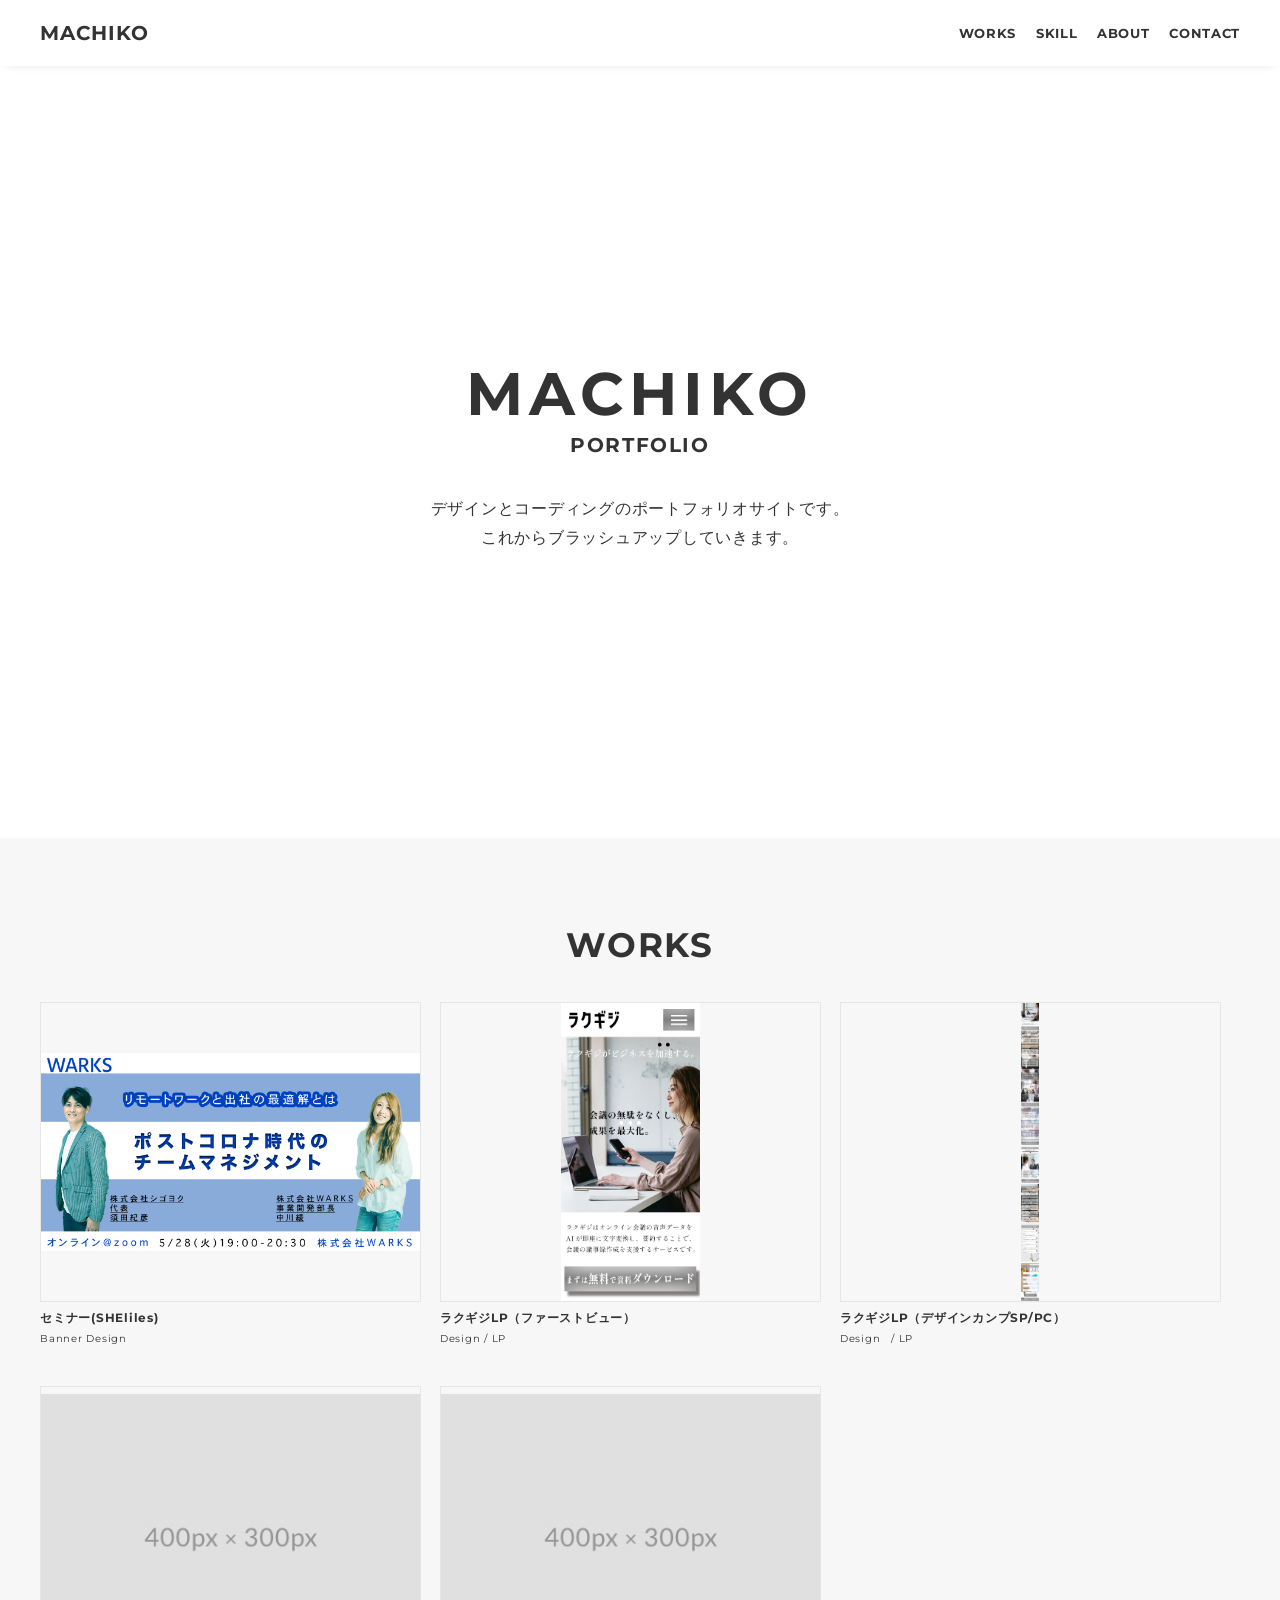
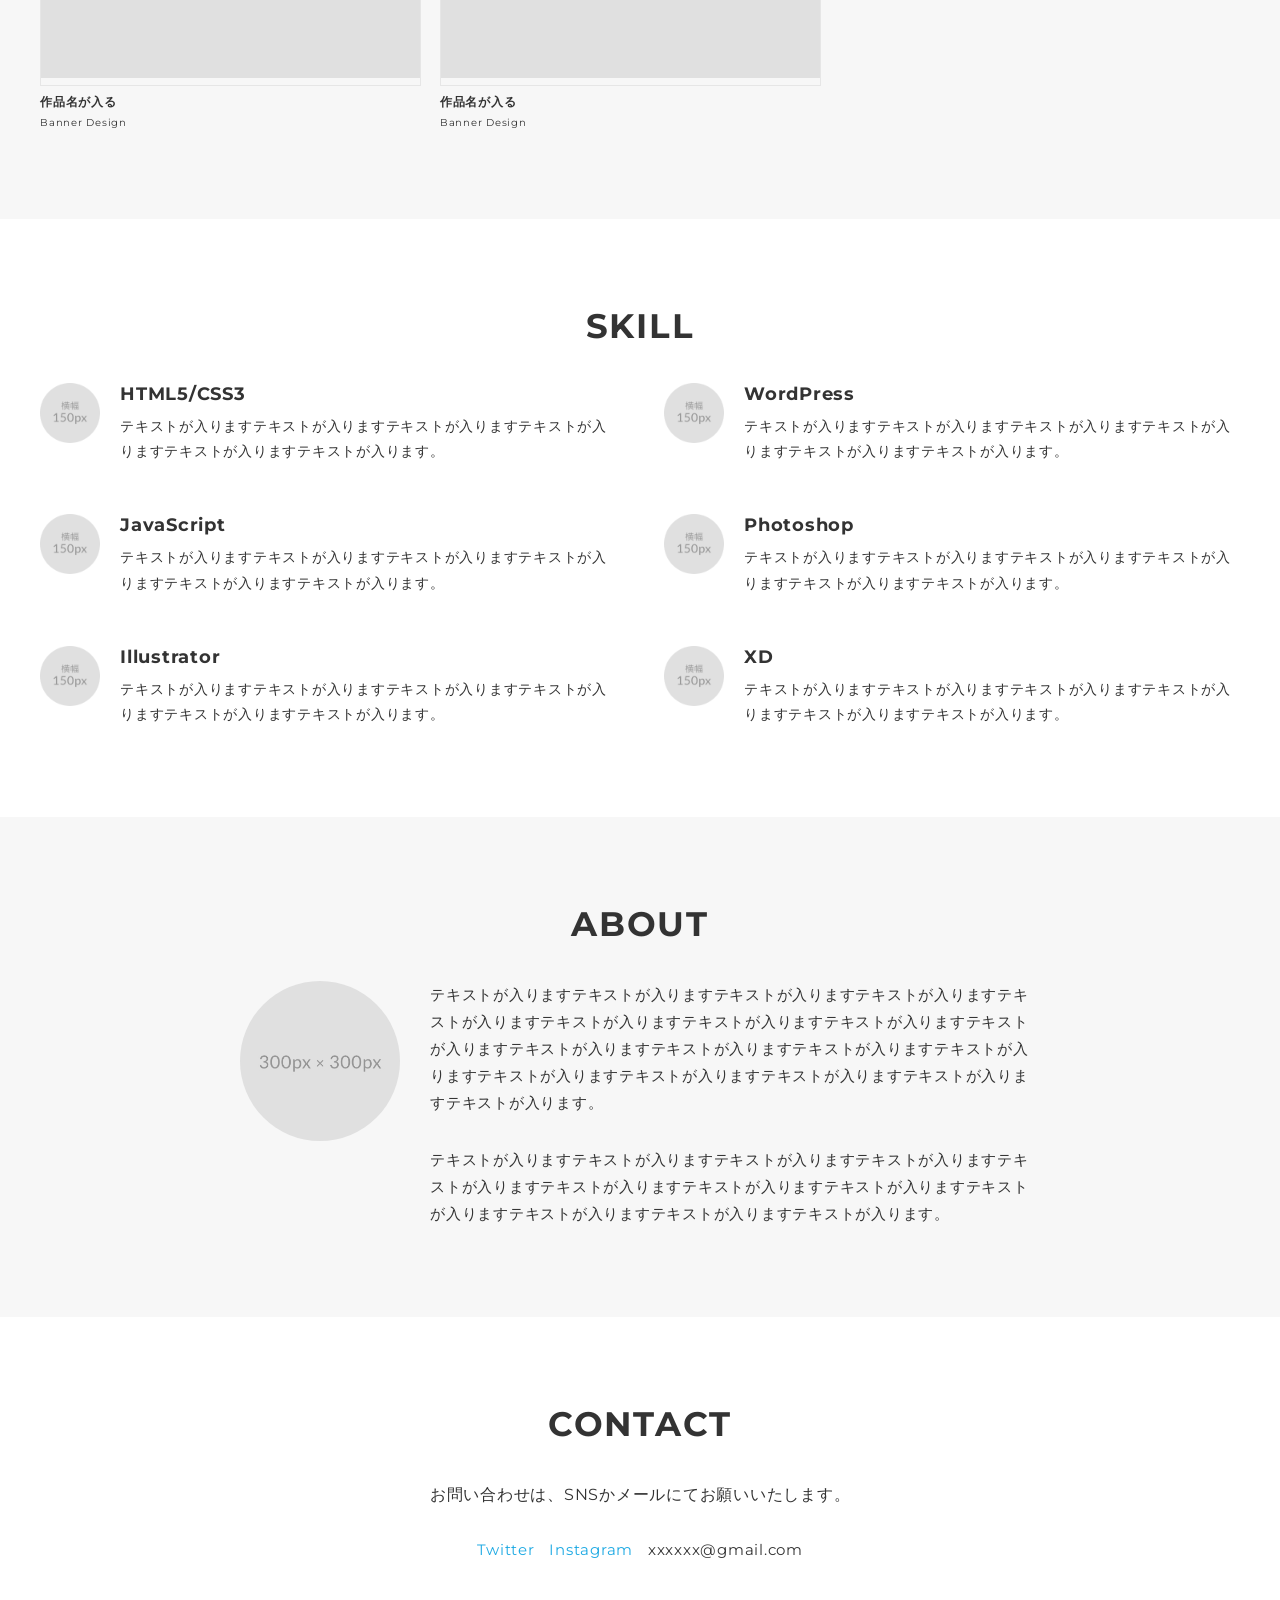
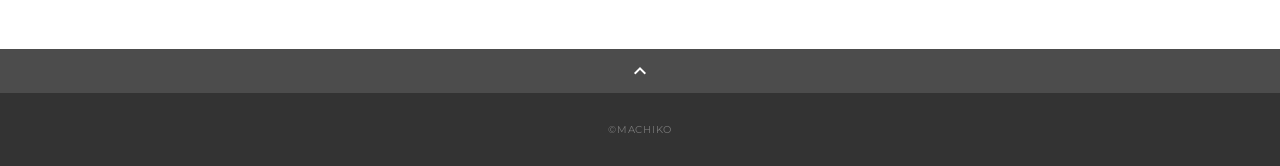
==== index.html @ 352c6b90 "Update index.html" ====
<!DOCTYPE html>
<html>
<head>
  <meta charset="utf-8">
  <meta name="viewport" content="width=device-width,initial-scale=1">
  <meta property='og:type' content='website'>
  <meta property='og:title' content='WebデザイナーMACHIKO ポートフォリオ'>
  <meta property='og:url' content='URLが入る'>
  <meta property='og:description' content='MACHIKOのポートフォリオサイトです。'>
  <meta property="og:image" content="img/ogp.png">
  <meta name="description" content="MACHIKOのポートフォリオサイトです" />
  <title>MACHIKO　ポーフォリオ</title>
  <link rel="preconnect" href="https://fonts.gstatic.com">
  <link href="https://fonts.googleapis.com/css2?family=Montserrat:wght@400;700&display=swap" rel="stylesheet">
  <link href="https://fonts.googleapis.com/css?family=Material+Icons+Outlined" rel="stylesheet">
  <link href="css/ress.css" media="all" rel="stylesheet" type="text/css" />
  <link href="css/style.css" media="all" rel="stylesheet" type="text/css" />
  <link rel="shortcut icon" href="img/favicon.ico" />
  <link rel=”canonical” href=”URLが入る” />
</head>

<body>
  <div class="wrapper">

    <!-- header -->
    <header class="header ">
      <div class="container">
        <h1 class="header-logo">
          <a href=".">MACHIKO</a>
        </h1>
        <nav class="gnav">
          <ul class="gnav-list">
            <li class="gnav-item"><a href="#works">WORKS</a></li>
            <li class="gnav-item"><a href="#skill">SKILL</a></li>
            <li class="gnav-item"><a href="#about">ABOUT</a></li>
            <li class="gnav-item"><a href="#contact">CONTACT</a></li>
          </ul>
        </nav>
      </div>
    </header>
    <!-- /header -->

    <main class="content">

      <!-- mv -->
      <div class="mv">
        <div class="mv-container">
          <p class="mv-title">MACHIKO</p>
          <p class="mv-subtitle">PORTFOLIO</p>
          <p class="mv-text">
            デザインとコーディングの<br class="sp-only">ポートフォリオサイトです。<br>
            これから<br class="sp-only">ブラッシュアップしていきます。<br>
          </p>
        </div>
      </div>
      <!-- /mv -->

      <!-- works -->
      <section class="works section" id="works">
        <div class="container">
          <h2 class="title">WORKS</h2>
          <div class="works-list">
            <a class="works-item" href="works-template.html">
              <div class="works-img"><img src="img/kadai1_X.png" alt="" /></div>
              <p class="works-name">セミナー(SHEliles)</p>
              <p class="works-info">Banner Design</p>
            </a>
            <a class="works-item" href="works-template_2.html">
              <div class="works-img"><img src="img/kadai2_a.png" alt="" /></div>
              <p class="works-name">ラクギジLP（ファーストビュー）</p>
              <p class="works-info">Design / LP</p>
            </a>
            <a class="works-item" href="works-template_3.html">
              <div class="works-img"><img src="img/kadai4_SP.png" alt="" /></div>
              <p class="works-name">ラクギジLP（デザインカンプSP/PC）</p>
              <p class="works-info">Design　/ LP</p>
            </a>
            <a class="works-item" href="works-template.html">
              <div class="works-img"><img src="img/works-dummy-thumb.jpg" alt="" /></div>
              <p class="works-name">作品名が入る</p>
              <p class="works-info">Banner Design</p>
            </a>
            <a class="works-item" href="works-template.html">
              <div class="works-img"><img src="img/works-dummy-thumb.jpg" alt="" /></div>
              <p class="works-name">作品名が入る</p>
              <p class="works-info">Banner Design</p>
            </a>
          </div>
        </div>
      </section>
      <!-- /works -->

      <!-- skill -->
      <section class="skill section" id="skill">
        <div class="container">
          <h2 class="title">SKILL</h2>
          <div class="skill-list">
            <div class="skill-item">
              <p class="skill-img"><img src="img/icon_skill.png" alt=""></p>
              <div class="skill-body">
                <h3 class="skill-name">HTML5/CSS3</h3>
                <p class="skill-text">
                  テキストが入りますテキストが入りますテキストが入りますテキストが入りますテキストが入りますテキストが入ります。</p>
              </div>
            </div>
            <div class="skill-item">
              <p class="skill-img"><img src="img/icon_skill.png" alt=""></p>
              <div class="skill-body">
                <h3 class="skill-name">WordPress</h3>
                <p class="skill-text">
                  テキストが入りますテキストが入りますテキストが入りますテキストが入りますテキストが入りますテキストが入ります。</p>
              </div>
            </div>
            <div class="skill-item">
              <p class="skill-img"><img src="img/icon_skill.png" alt=""></p>
              <div class="skill-body">
                <h3 class="skill-name">JavaScript</h3>
                <p class="skill-text">
                  テキストが入りますテキストが入りますテキストが入りますテキストが入りますテキストが入りますテキストが入ります。</p>
              </div>
            </div>
            <div class="skill-item">
              <p class="skill-img"><img src="img/icon_skill.png" alt=""></p>
              <div class="skill-body">
                <h3 class="skill-name">Photoshop</h3>
                <p class="skill-text">
                  テキストが入りますテキストが入りますテキストが入りますテキストが入りますテキストが入りますテキストが入ります。</p>
              </div>
            </div>
            <div class="skill-item">
              <p class="skill-img"><img src="img/icon_skill.png" alt=""></p>
              <div class="skill-body">
                <h3 class="skill-name">Illustrator</h3>
                <p class="skill-text">
                  テキストが入りますテキストが入りますテキストが入りますテキストが入りますテキストが入りますテキストが入ります。</p>
              </div>
            </div>
            <div class="skill-item">
              <p class="skill-img"><img src="img/icon_skill.png" alt=""></p>
              <div class="skill-body">
                <h3 class="skill-name">XD</h3>
                <p class="skill-text">
                  テキストが入りますテキストが入りますテキストが入りますテキストが入りますテキストが入りますテキストが入ります。</p>
              </div>
            </div>
          </div>
        </div>
      </section>
      <!-- /skill -->

      <!-- about -->
      <section class="about section" id="about">
        <div class="container">
          <h2 class="title">ABOUT</h2>
          <div class="profile">
            <p class="profile-img">
              <img src="img/profile.jpg" alt="">
            </p>
            <div class="profile-body">
              <p>
                テキストが入りますテキストが入りますテキストが入りますテキストが入りますテキストが入りますテキストが入りますテキストが入りますテキストが入りますテキストが入りますテキストが入りますテキストが入りますテキストが入りますテキストが入りますテキストが入りますテキストが入りますテキストが入りますテキストが入りますテキストが入ります。
              </p>
              <p>
                テキストが入りますテキストが入りますテキストが入りますテキストが入りますテキストが入りますテキストが入りますテキストが入りますテキストが入りますテキストが入りますテキストが入りますテキストが入りますテキストが入ります。
              </p>
            </div>
          </div>
        </div>
      </section>
      <!-- /about -->

      <!-- contact -->
      <section class="contact section" id="contact">
        <div class="container">
          <h2 class="title">CONTACT</h2>
          <p class="lead">
            お問い合わせは、<br class="sp-only">SNSかメールにてお願いいたします。
          </p>
          <div class="contact-list">
            <a class="contact-item" href="https://twitter.com/" target="_blank" rel="noopener">Twitter</a>
            <a class="contact-item" href="https://www.instagram.com/" target="_blank" rel="noopener">Instagram</a>
            <span class="contact-item">xxxxxx@gmail.com</span>
          </div>
        </div>
      </section>
      <!-- /contact -->
      <div class="page-top" id="js-page-top">
        <span class="material-icons-outlined">expand_less</span>
      </div>
    </main>

    <!-- footer -->
    <footer class="footer">
      <div class="copyright">&copy;MACHIKO</div>
    </footer>
    <!-- /footer -->

  </div>
  <script src="https://ajax.googleapis.com/ajax/libs/jquery/3.6.0/jquery.min.js"></script>
  <script type='text/javascript' src="js/script.js"></script>
</body>
</html>
---- css/ress.css ----
/*!
 * ress.css • v3.0.1
 * MIT License
 * github.com/filipelinhares/ress
 */

/* # =================================================================
   # Global selectors
   # ================================================================= */

html {
  box-sizing: border-box;
  word-break: normal;
  -moz-tab-size: 4;
  tab-size: 4;

  -webkit-text-size-adjust: 100%; /* Prevent adjustments of font size after orientation changes in iOS */
}

*,
::before,
::after {
  box-sizing: inherit;
  background-repeat: no-repeat; /* Set `background-repeat: no-repeat` to all elements and pseudo elements */
}

::before,
::after {
  vertical-align: inherit;
  text-decoration: inherit; /* Inherit text-decoration and vertical align to ::before and ::after pseudo elements */
}

* {
  margin: 0;
  padding: 0; /* Reset `padding` and `margin` of all elements */
}

/* # =================================================================
   # General elements
   # ================================================================= */

hr {
  overflow: visible; /* Show the overflow in Edge and IE */
  height: 0; /* Add the correct box sizing in Firefox */
}

details,
main {
  display: block; /* Render the `main` element consistently in IE. */
}

summary {
  display: list-item; /* Add the correct display in all browsers */
}

small {
  font-size: 80%; /* Set font-size to 80% in `small` elements */
}

[hidden] {
  display: none; /* Add the correct display in IE */
}

abbr[title] {
  /* Add the correct text decoration in Chrome, Edge, IE, Opera, and Safari */
  text-decoration: underline;
  text-decoration: underline dotted;
  border-bottom: none; /* Remove the bottom border in Chrome 57 */
}

a {
  background-color: transparent; /* Remove the gray background on active links in IE 10 */
}

a:active,
a:hover {
  outline-width: 0; /* Remove the outline when hovering in all browsers */
}

code,
kbd,
pre,
samp {
  font-family: monospace, monospace; /* Specify the font family of code elements */
}

pre {
  font-size: 1em; /* Correct the odd `em` font sizing in all browsers */
}

b,
strong {
  font-weight: bolder; /* Add the correct font weight in Chrome, Edge, and Safari */
}

/* https://gist.github.com/unruthless/413930 */
sub,
sup {
  position: relative;
  font-size: 75%;
  line-height: 0;
  vertical-align: baseline;
}

sub {
  bottom: -.25em;
}

sup {
  top: -.5em;
}

/* # =================================================================
   # Forms
   # ================================================================= */

input {
  border-radius: 0;
}

/* Replace pointer cursor in disabled elements */
[disabled] {
  cursor: default;
}

[type="number"]::-webkit-container-spin-button,
[type="number"]::-webkit-outer-spin-button {
  height: auto; /* Correct the cursor style of increment and decrement buttons in Chrome */
}

[type="search"] {
  outline-offset: -2px; /* Correct the outline style in Safari */

  -webkit-appearance: textfield; /* Correct the odd appearance in Chrome and Safari */
}

[type="search"]::-webkit-search-decoration {
  -webkit-appearance: none; /* Remove the container padding in Chrome and Safari on macOS */
}

textarea {
  overflow: auto; /* Internet Explorer 11+ */
  resize: vertical; /* Specify textarea resizability */
}

button,
input,
optgroup,
select,
textarea {
  font: inherit; /* Specify font inheritance of form elements */
}

optgroup {
  font-weight: bold; /* Restore the font weight unset by the previous rule */
}

button {
  overflow: visible; /* Address `overflow` set to `hidden` in IE 8/9/10/11 */
}

button,
select {
  text-transform: none; /* Firefox 40+, Internet Explorer 11- */
}

/* Apply cursor pointer to button elements */
button,
[type="button"],
[type="reset"],
[type="submit"],
[role="button"] {
  cursor: pointer;
  color: inherit;
}

/* Remove container padding and border in Firefox 4+ */
button::-moz-focus-container,
[type="button"]::-moz-focus-container,
[type="reset"]::-moz-focus-container,
[type="submit"]::-moz-focus-container {
  padding: 0;
  border-style: none;
}

/* Replace focus style removed in the border reset above */
button:-moz-focusring,
[type="button"]::-moz-focus-container,
[type="reset"]::-moz-focus-container,
[type="submit"]::-moz-focus-container {
  outline: 1px dotted ButtonText;
}

button,
html [type="button"],
/* Prevent a WebKit bug where (2) destroys native `audio` and `video`controls in Android 4 */
[type="reset"],
[type="submit"] {
  -webkit-appearance: button; /* Correct the inability to style clickable types in iOS */
}

/* Remove the default button styling in all browsers */
button,
input,
select,
textarea {
  border-style: none;
  background-color: transparent;
}

/* Style select like a standard input */
select {
  -webkit-appearance: none; /* Chrome 41+ */
  -moz-appearance: none; /* Firefox 36+ */
}

select::-ms-expand {
  display: none; /* Internet Explorer 11+ */
}

select::-ms-value {
  color: currentColor; /* Internet Explorer 11+ */
}

legend {
  display: table; /* Correct the text wrapping in Edge and IE */
  max-width: 100%; /* Correct the text wrapping in Edge and IE */
  max-width: 100%; /* Correct the text wrapping in Edge 18- and IE */
  white-space: normal; /* Correct the text wrapping in Edge and IE */
  color: inherit; /* Correct the color inheritance from `fieldset` elements in IE */
  border: 0; /* Correct `color` not being inherited in IE 8/9/10/11 */
}

::-webkit-file-upload-button {
  font: inherit; /* Change font properties to `inherit` in Chrome and Safari */
  color: inherit;
  /* Correct the inability to style clickable types in iOS and Safari */

  -webkit-appearance: button;
}

/* # =================================================================
   # Specify media element style
   # ================================================================= */

img {
  border-style: none; /* Remove border when inside `a` element in IE 8/9/10 */
}

/* Add the correct vertical alignment in Chrome, Firefox, and Opera */
progress {
  vertical-align: baseline;
}

/* # =================================================================
   # Accessibility
   # ================================================================= */

/* Hide content from screens but not screenreaders */
@media screen {
  [hidden~="screen"] {
    display: inherit;
  }
  [hidden~="screen"]:not(:active):not(:focus):not(:target) {
    position: absolute !important;
    clip: rect(0 0 0 0) !important;
  }
}

/* Specify the progress cursor of updating elements */
[aria-busy="true"] {
  cursor: progress;
}

/* Specify the pointer cursor of trigger elements */
[aria-controls] {
  cursor: pointer;
}

/* Specify the unstyled cursor of disabled, not-editable, or otherwise inoperable elements */
[aria-disabled] {
  cursor: default;
}
---- css/style.css ----
body {
  font-family: "Montserrat","Helvetica Neue",Arial,"Hiragino Kaku Gothic ProN","Hiragino Sans",Meiryo,sans-serif;
  font-size: 15px;
  letter-spacing: .05em;
  color: #333;
}

a {
  transition: opacity .3s;
  text-decoration: none;
  color: #1ca9e3;
}

img {
  max-width: 100%;
  height: auto;
  vertical-align: bottom;
  border-style: none;
}



.pc-only {
  display: block;
}

.sp-only {
  display: none;
}

/*--------------------------------
 レイアウト
---------------------------------*/
.wrapper {
  padding-top: 73px;
}

.section {
  padding: 90px 0;
}

.section:nth-of-type(odd) {
  background-color: #f7f7f7;
}

.container {
  max-width: 1340px;
  margin: 0 auto;
  padding: 0 40px;
}

/*--------------------------------
 見出し
---------------------------------*/
.title {
  font-size: 34px;
  font-weight: bold;
  line-height: 1;
  margin-bottom: 40px;
  text-align: center;
  letter-spacing: .05em;
  color: #333;
}

.lead {
  font-size: 16px;
  line-height: 1.8;
  margin-bottom: 30px;
}

/*--------------------------------
ヘッダー
---------------------------------*/
.header {
  position: fixed;
  top: 0;
  z-index: 1;
  width: 100%;
  background-color: #fff;
  box-shadow: 0 5px 10px -6px rgba(0,0,0,.1);
}

.header .container {
  display: flex;
  align-items: center;
  justify-content: space-between;
  padding: 20px 40px;
}

.header-logo {
  font-size: 20px;
  font-weight: bold;
  line-height: 1.2;
  margin-right: 20px;
  letter-spacing: .05em;
}

.header-logo a {
  color: #333;
}

.gnav-list {
  display: flex;
  justify-content: space-between;
  list-style: none;
}

.gnav-item:not(:last-child) {
  margin-right: 20px;
}

.gnav-item a {
  position: relative;
  font-size: 13px;
  font-weight: bold;
  display: inline-block;
  padding: 5px 0;
  transition: .3s;
  letter-spacing: .05em;
  color: #333;
}
.gnav-item a:after {
  position: absolute;
  bottom: 0;
  left: 50%;
  width: 0;
  height: 3px;
  content: "";
  transition: .3s;
  -webkit-transform: translateX(-50%);
  transform: translateX(-50%);
  background-color: #333;
}

.gnav-item a:hover:after {
  width: 100%;
}

/*--------------------------------
 メインビジュアル
---------------------------------*/
.mv {
  display: flex;
  align-items: center;
  justify-content: center;
  height: 85vh;
  text-align: center;
}

.mv-container {
  padding: 0 40px;
}

.mv-title {
  font-size: 60px;
  font-weight: bold;
  line-height: 1.2;
  margin-bottom: 5px;
  letter-spacing: .1em;
}
.mv-subtitle {
  font-size: 20px;
  font-weight: bold;
  line-height: 1;
  margin-bottom: 40px;
  letter-spacing: .08em;
}

.mv-text {
  font-size: 16px;
  line-height: 1.8;
}

/*--------------------------------
 Works
---------------------------------*/
.works-list {
  display: flex;
  flex-wrap: wrap;
  margin-bottom: -40px;
}

.works-item {
  width: 31.74603%;
  margin-right: 1.58730%;
  margin-bottom: 40px;
  color: #333;
}

.works-item:hover {
  opacity: .9;
}

.works-item:nth-of-type(3n) {
  margin-right: 0;
}

.works-img img {
  border: 1px solid #e6e6e6;
  width: 400px;
  height: 300px;
  object-fit: contain;
}

.works-name {
  font-size: 12px;
  font-weight: bold;
  margin-top: 8px;
}

.works-info {
  font-size: 10px;
  margin-top: 5px;
}
/*--------------------------------
 Skill
---------------------------------*/
.skill-list {
  display: flex;
  flex-wrap: wrap;
  justify-content: space-between;
  margin-bottom: -50px;
}

.skill-item {
  display: flex;
  align-items: flex-start;
  justify-content: space-between;
  width: 48%;
  margin-bottom: 50px;
}

.skill-img {
  width: 60px;
  height: auto;
  margin-right: 20px;
}

.skill-body {
  flex: 1;
}

.skill-name {
  margin-bottom: 10px;
}

.skill-text {
  font-size: 14px;
  line-height: 1.8;
}

/*--------------------------------
 About
---------------------------------*/
.profile {
  display: flex;
  flex-wrap: wrap;
  max-width: 800px;
  margin: 0 auto;
}
.profile-img {
  width: 20%;
  margin-right: 30px;
  border-radius: 50%;
}
.profile-img img {
  border-radius: 50%;
}
.profile-body {
  flex: 1;
}

.profile-body p {
  font-size: 15px;
  line-height: 1.8;
}

.profile-body p:not(:last-child) {
  margin-bottom: 30px;
}

/*--------------------------------
 Contact
---------------------------------*/
.contact {
  text-align: center;
}

.contact-item:not(:last-child) {
  margin-right: 10px;
}

.contact-text {
  margin-top: 10px;
}
/*--------------------------------
 ページトップ
---------------------------------*/
.page-top {
  font-weight: bold;
  padding: 10px;
  cursor: pointer;
  text-align: center;
  background-color: #4c4c4c;
}

.page-top .material-icons-outlined {
  vertical-align: bottom;
  color: #fff;
}

/*--------------------------------
 フッター
---------------------------------*/
.footer {
  padding: 30px;
  background-color: #333;
}

.copyright {
  font-size: 10px;
  text-align: center;
  color: #797979;
}

/*--------------------------------
 下層：Worksページ
---------------------------------*/
.article {
  padding: 80px 0;
}

.article-container {
  max-width: 1040px;
  margin: 0 auto;
  padding: 0 20px;
}

.article-title {
  margin-bottom: 30px;
  text-align: center;
}

.article-body {
  max-width: 720px;
  margin: 0 auto;
  margin-bottom: 80px;
}

.article-body h3 {
  position: relative;
  font-size: 18px;
  margin-bottom: 5px;
  padding-left: 1em;
}

.article-body h3:not(:first-child) {
  margin-top: 50px;
}

.article-body h3::before {
  position: absolute;
  top: 0;
  left: 0;
  width: 4px;
  height: 100%;
  content: "";
  border-radius: 3px;
  background-color: #333;
}

.article-body p {
  font-size: 15px;
  line-height: 1.8;
  margin-bottom: 30px;
}

.home-link {
  text-align: center;
}

/*media Queries 767
----------------------------------------------------*/
@media screen and (max-width: 767px) {
  body {
    font-size: 14px;
  }

  .pc-only {
    display: none;
  }

  .sp-only {
    display: block;
  }

  /* 見出し */
  .title {
    font-size: 26px;
    margin-bottom: 20px;
  }

  .lead {
    font-size: 14px;
    line-height: 1.7;
    margin-bottom: 20px;
  }

  /* レイアウト */
  .wrapper {
    padding-top: 57px;
  }

  .section {
    padding: 60px 0;
  }

  .container {
    padding: 0 20px;
  }

  /* ヘッダー */
  .header .container {
    padding: 15px;
  }

  .header-logo {
    font-size: 15px;
    margin-right: 15px;
  }

  .gnav-item:not(:last-child) {
    margin-right: 10px;
  }

  .gnav-item a {
    font-size: 10px;
  }

  .gnav-item a:after {
    display: none;
  }

  /*  メインビジュアル */
  .mv {
    height: 75vh;
  }

  .mv-container {
    padding: 0 20px;
  }

  .mv-title {
    font-size: 30px;
  }
  .mv-subtitle {
    font-size: 16px;
    margin-bottom: 20px;
  }

  .mv-text {
    font-size: 14px;
    line-height: 1.7;
  }

  /* Works */
  .works-name {
    font-size: 12px;
  }

  .works-info {
    margin-top: 3px;
  }

  .works-list {
    justify-content: space-between;
  }

  .works-item {
    flex: 0 0 48%;
    margin-right: 0;
    margin-bottom: 30px;
  }

  /* Skill */
  .skill-list {
    display: block;
    margin-bottom: 0;
  }

  .skill-item {
    width: 100%;
    margin-bottom: 35px;
  }

  .skill-item:last-child {
    margin-bottom: 0;
  }

  .skill-name {
    margin-bottom: 5px;
  }

  .skill-text {
    font-size: 13px;
    line-height: 1.7;
  }

  /* About */
  .profile {
    display: block;
  }
  .profile-img {
    width: 150px;
    margin: 0 auto;
    margin-bottom: 25px;
  }

  .profile-body p {
    font-size: 14px;
    line-height: 1.7;
  }

  .profile-body p:not(:last-child) {
    margin-bottom: 20px;
  }

  /* フッター */
  .footer {
    padding: 20px;
  }

  /* 下層ページ */
  .article {
    padding: 50px 0;
  }

  .article-body h3 {
    font-size: 16px;
    padding-left: .8em;
  }

  .article-body h3:not(:first-child) {
    margin-top: 30px;
  }

  .article-body p {
    font-size: 14px;
    line-height: 1.7;
    margin-bottom: 20px;
  }
}
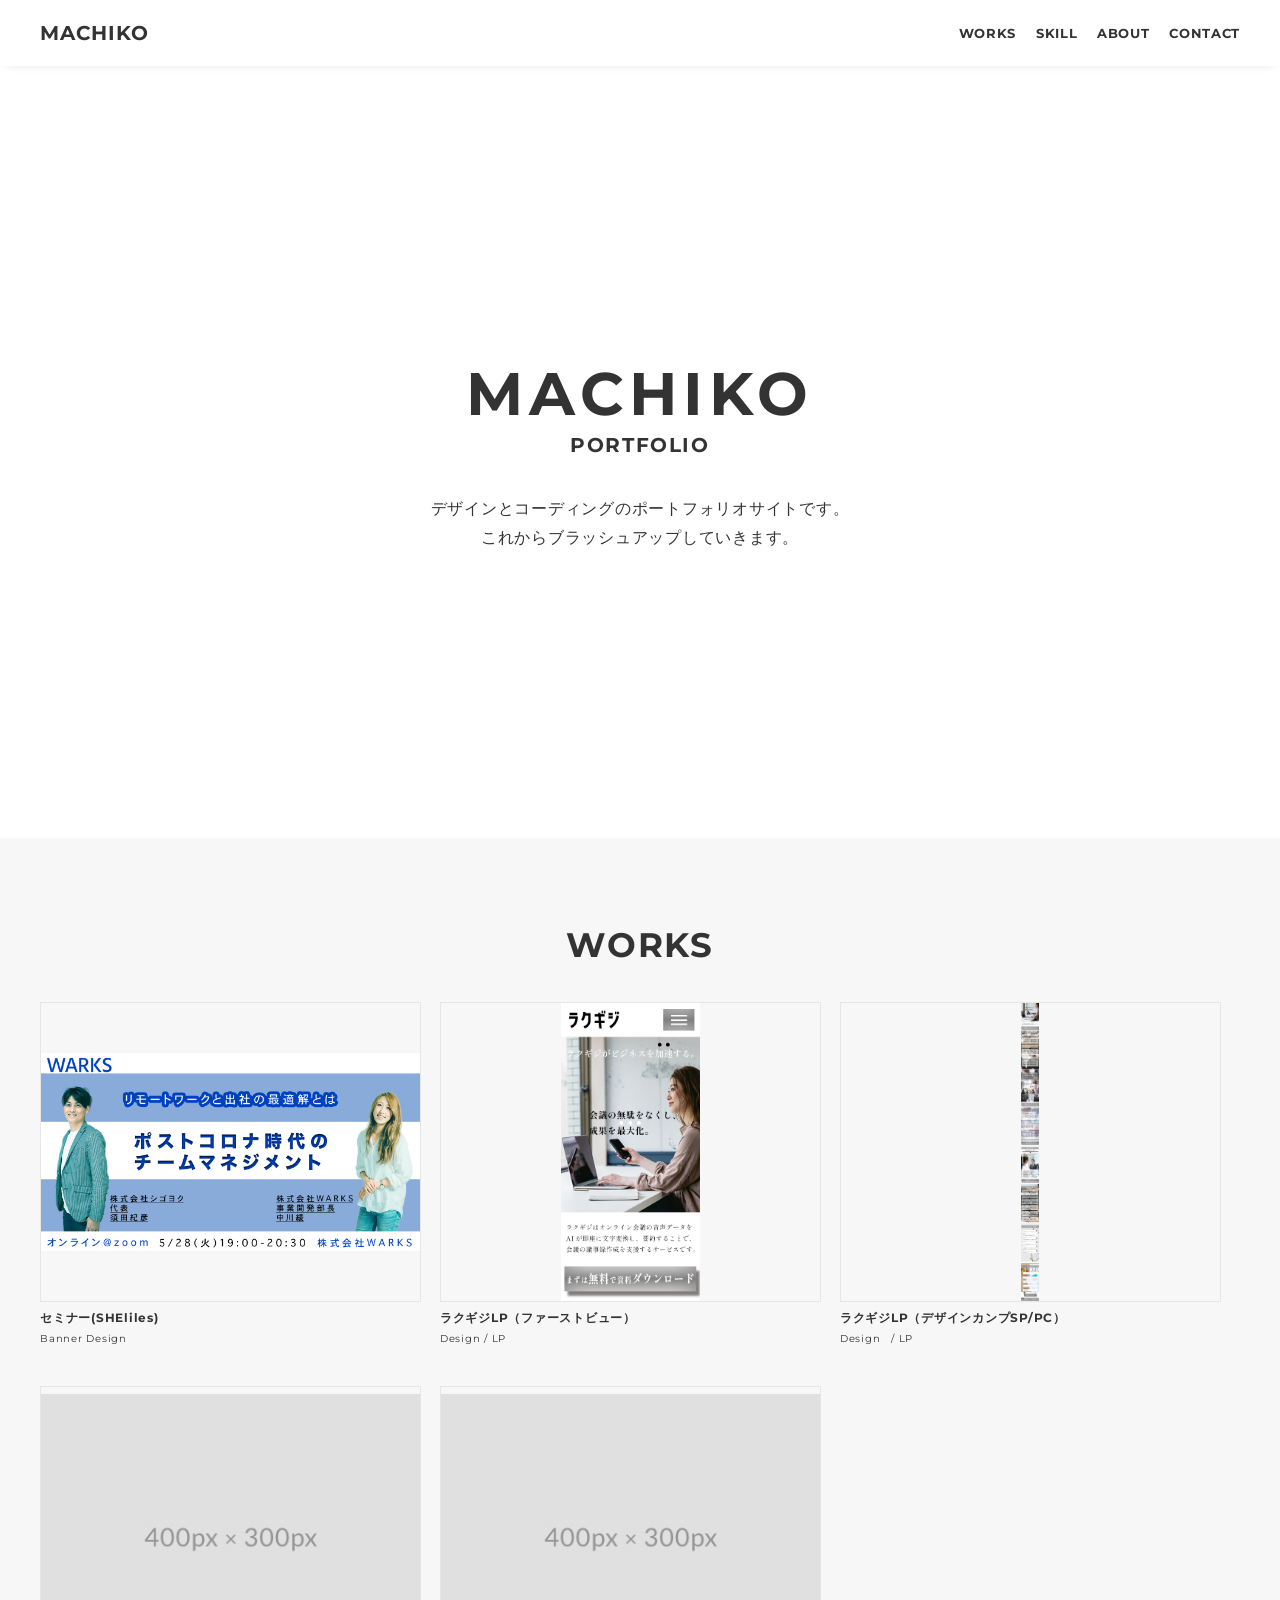
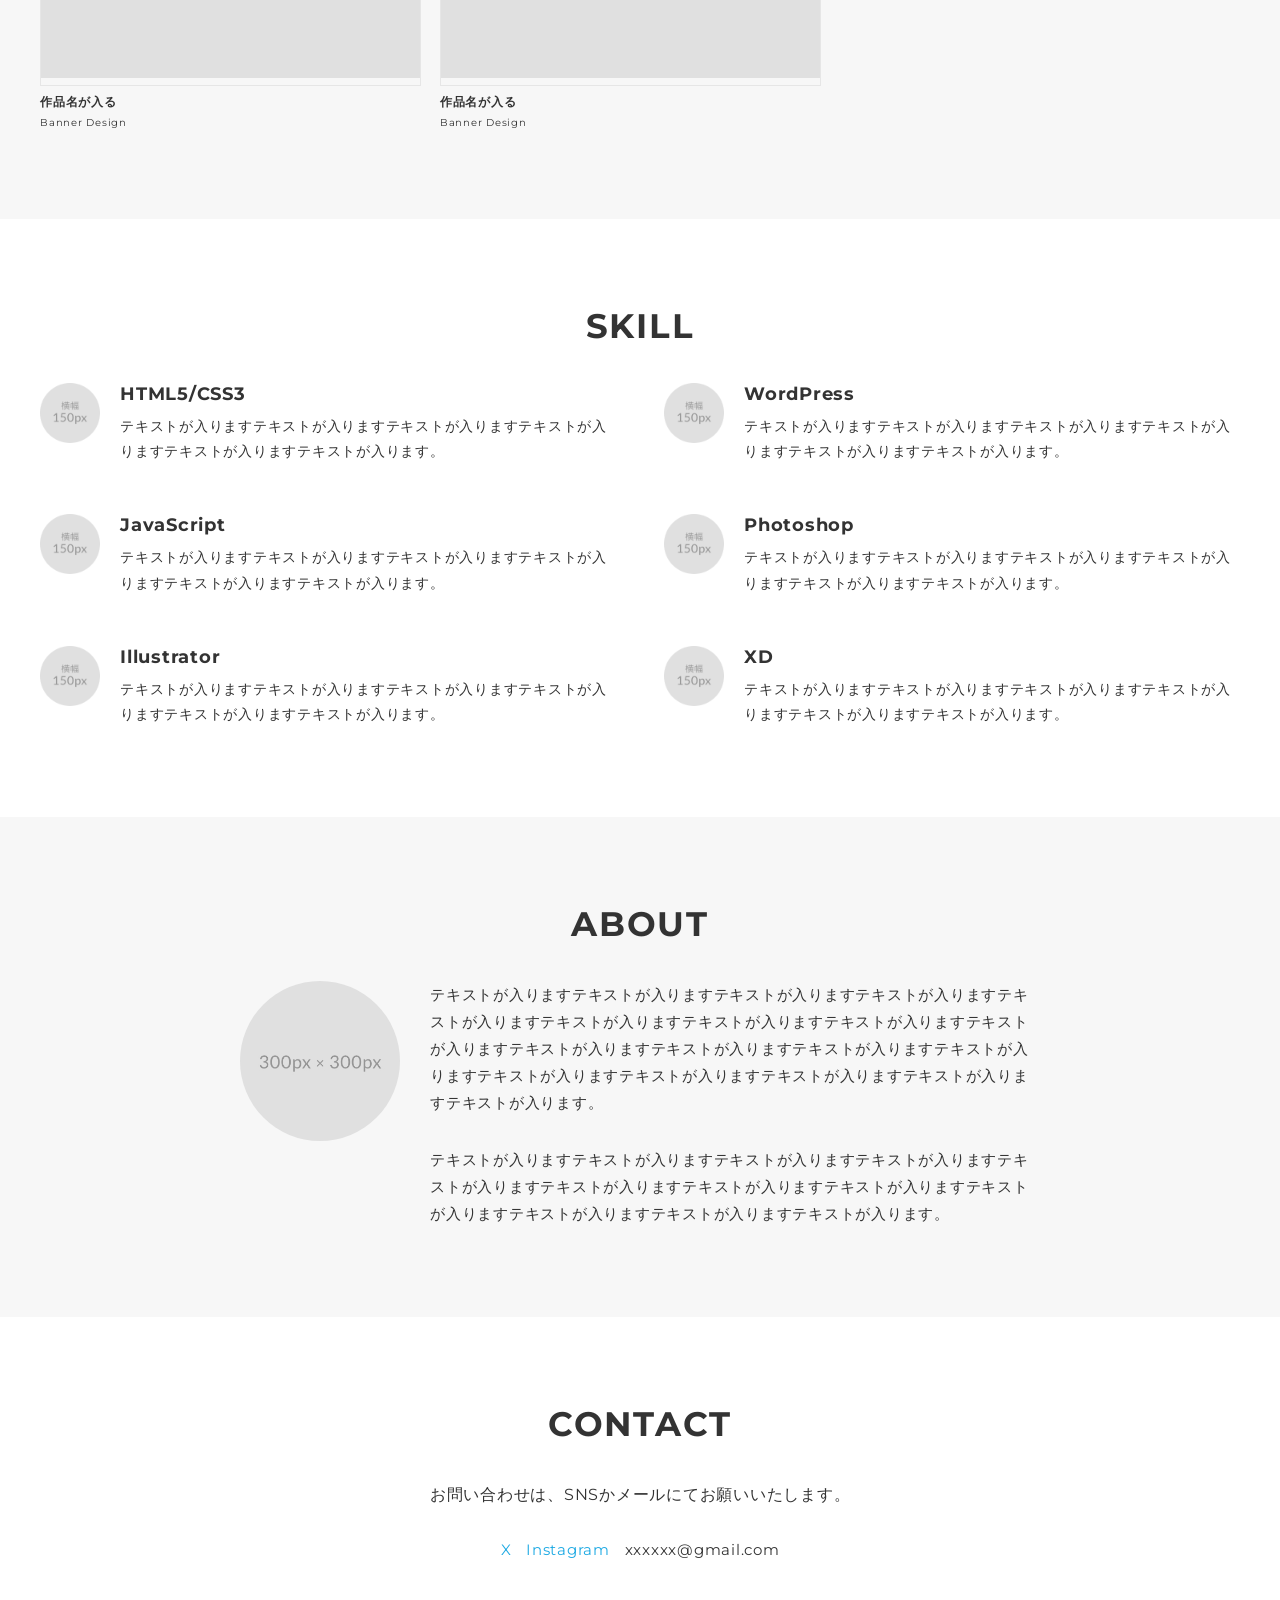
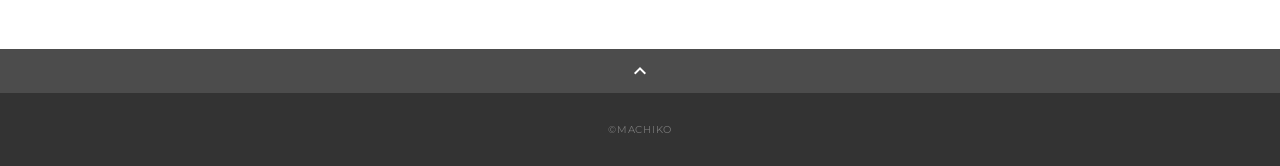
==== commit ccc9773e: "Update index.html" ====
--- a/index.html
+++ b/index.html
@@ -177,7 +177,7 @@
             お問い合わせは、<br class="sp-only">SNSかメールにてお願いいたします。
           </p>
           <div class="contact-list">
-            <a class="contact-item" href="https://twitter.com/" target="_blank" rel="noopener">Twitter</a>
+            <a class="contact-item" href="https://x.com/" target="_blank" rel="noopener">X</a>
             <a class="contact-item" href="https://www.instagram.com/" target="_blank" rel="noopener">Instagram</a>
             <span class="contact-item">xxxxxx@gmail.com</span>
           </div>
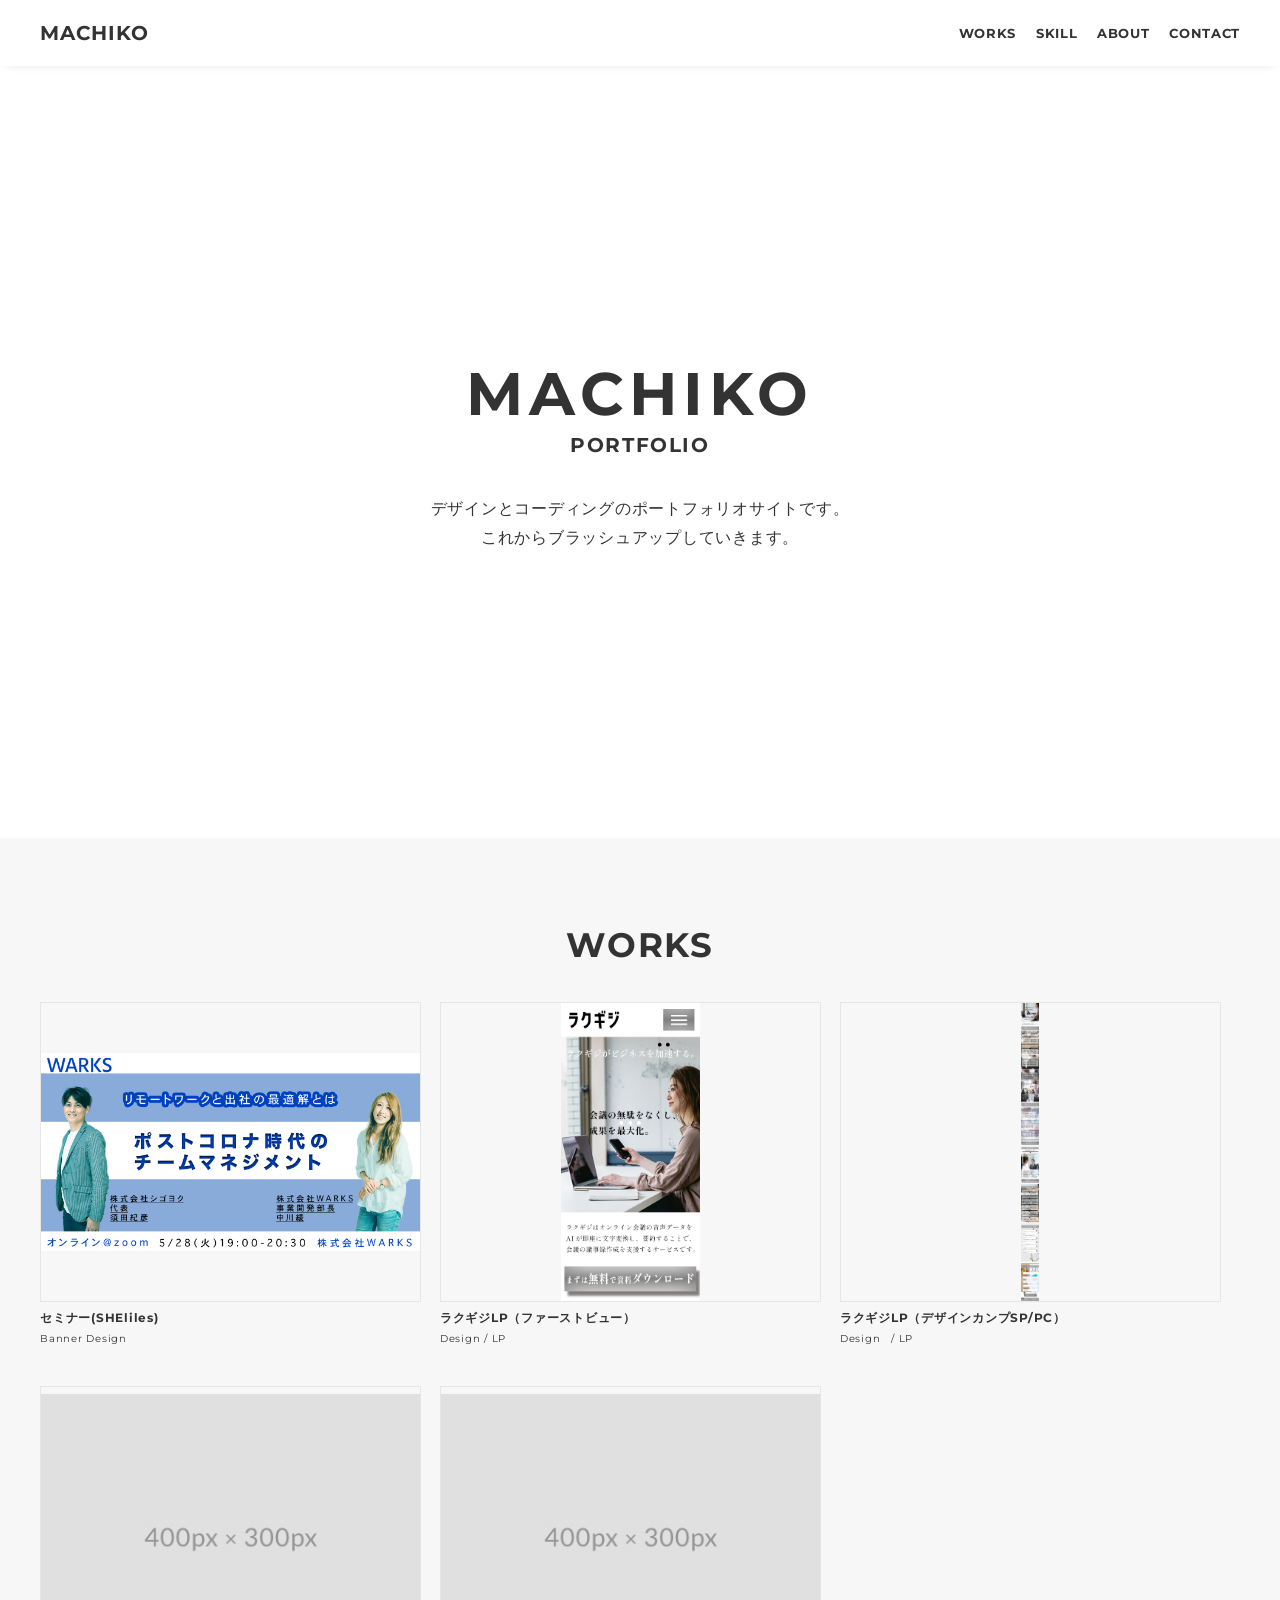
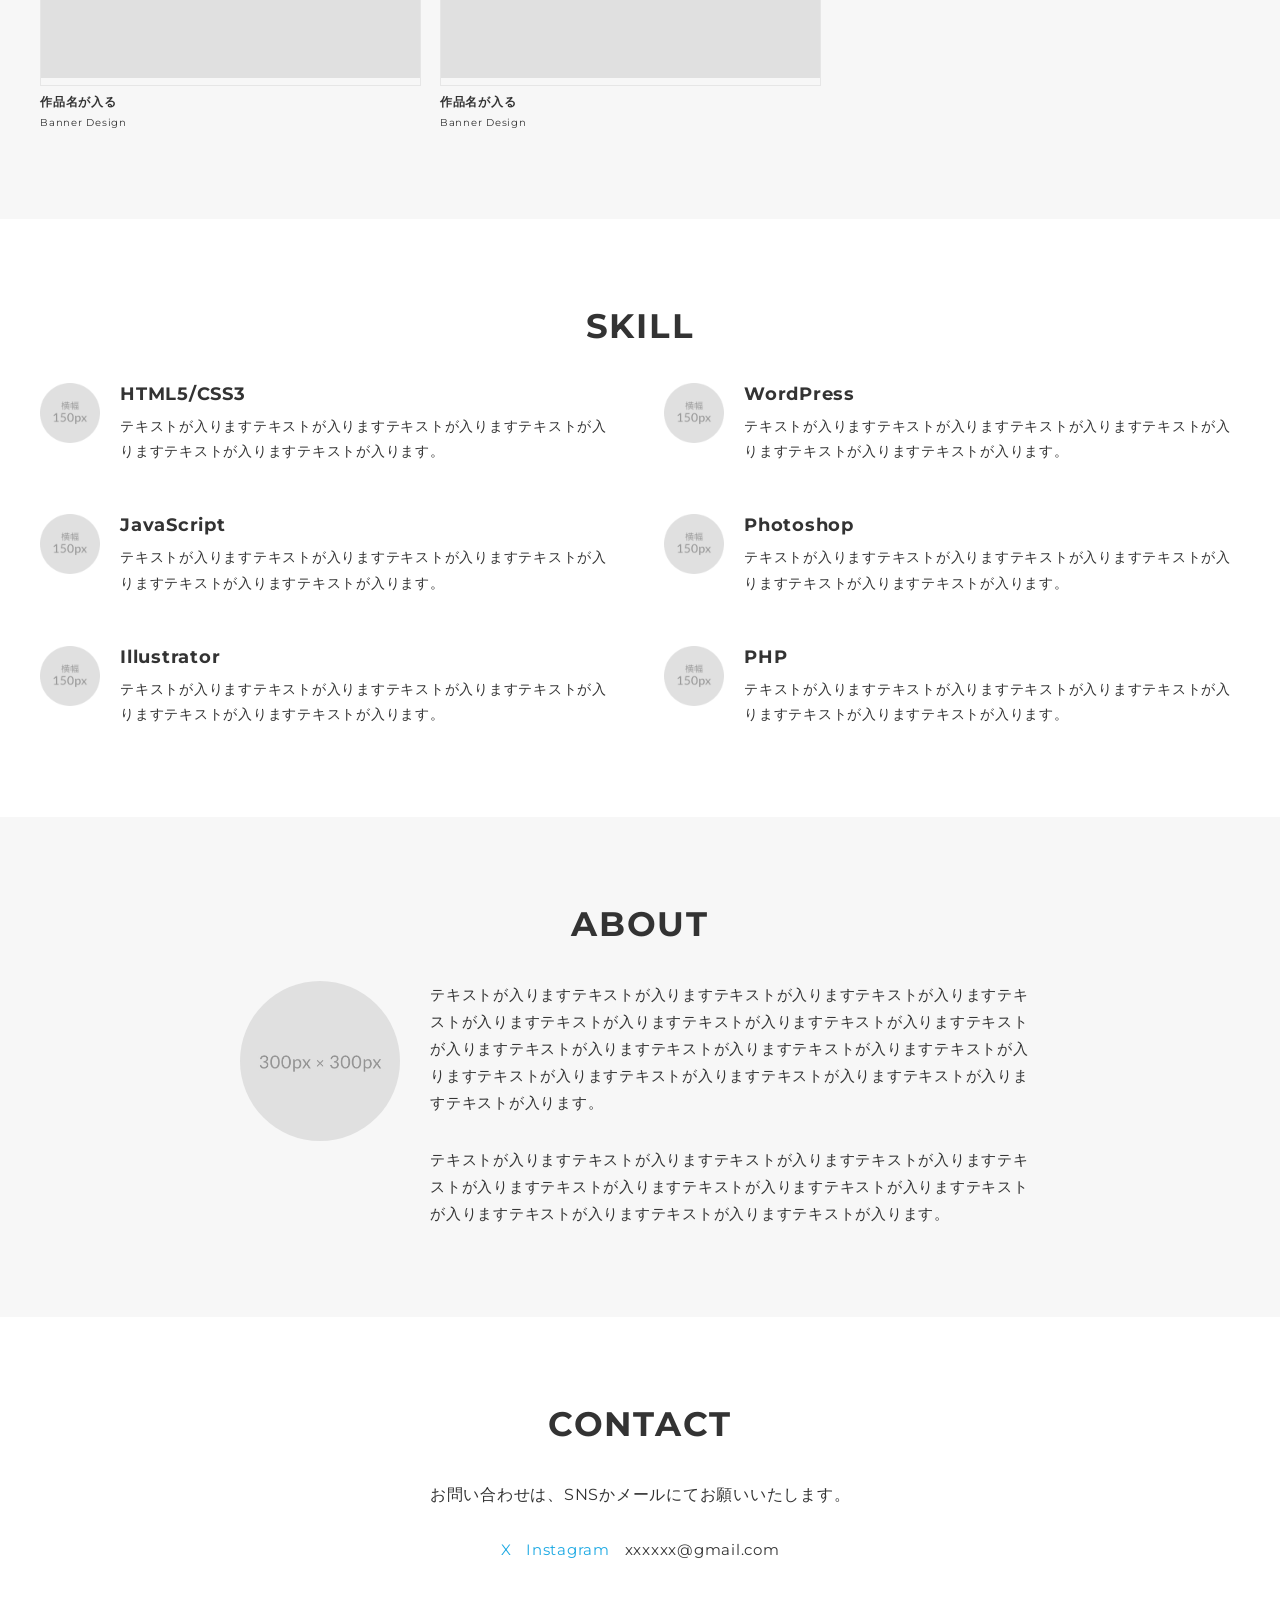
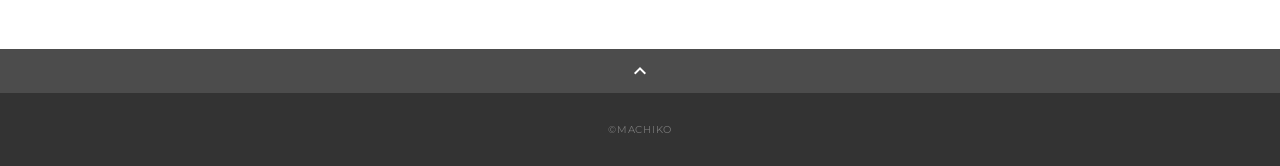
==== commit 0c3a34d7: "Update index.html" ====
--- a/index.html
+++ b/index.html
@@ -138,7 +138,7 @@
             <div class="skill-item">
               <p class="skill-img"><img src="img/icon_skill.png" alt=""></p>
               <div class="skill-body">
-                <h3 class="skill-name">XD</h3>
+                <h3 class="skill-name">PHP</h3>
                 <p class="skill-text">
                   テキストが入りますテキストが入りますテキストが入りますテキストが入りますテキストが入りますテキストが入ります。</p>
               </div>
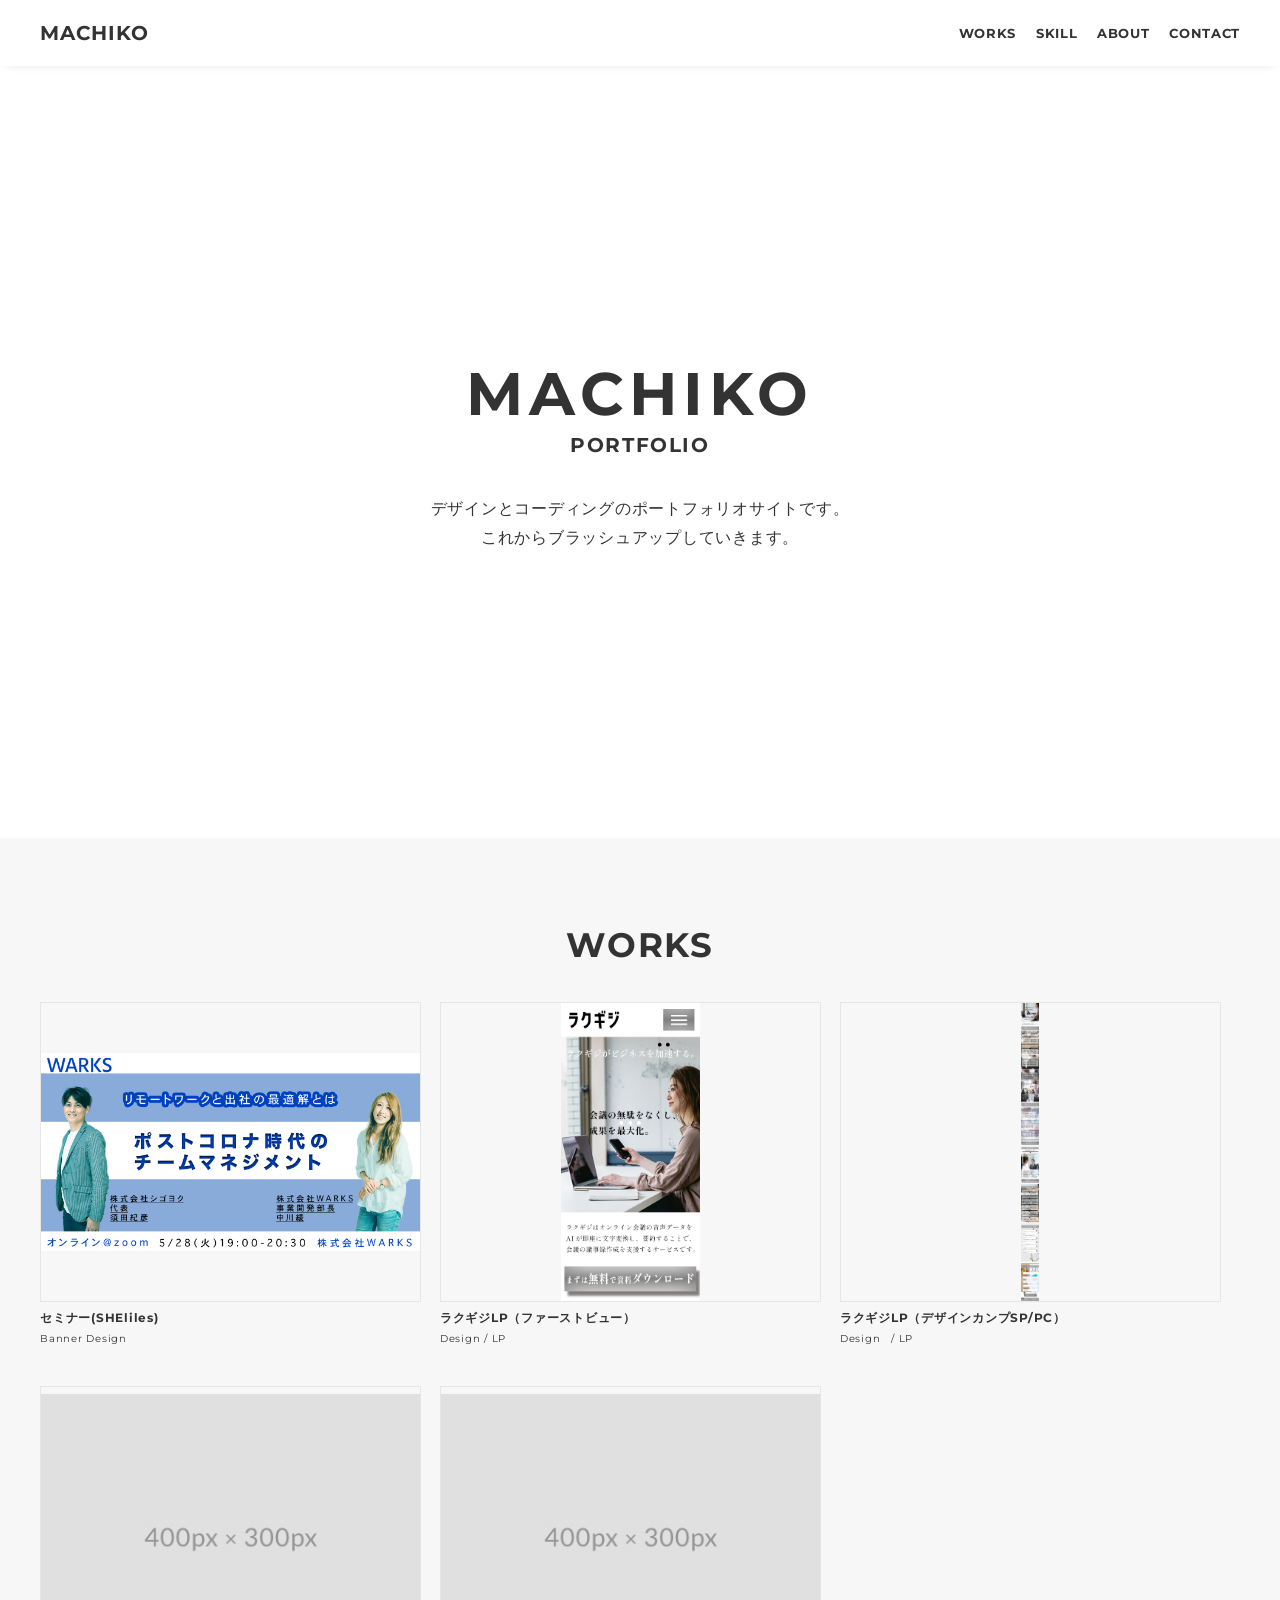
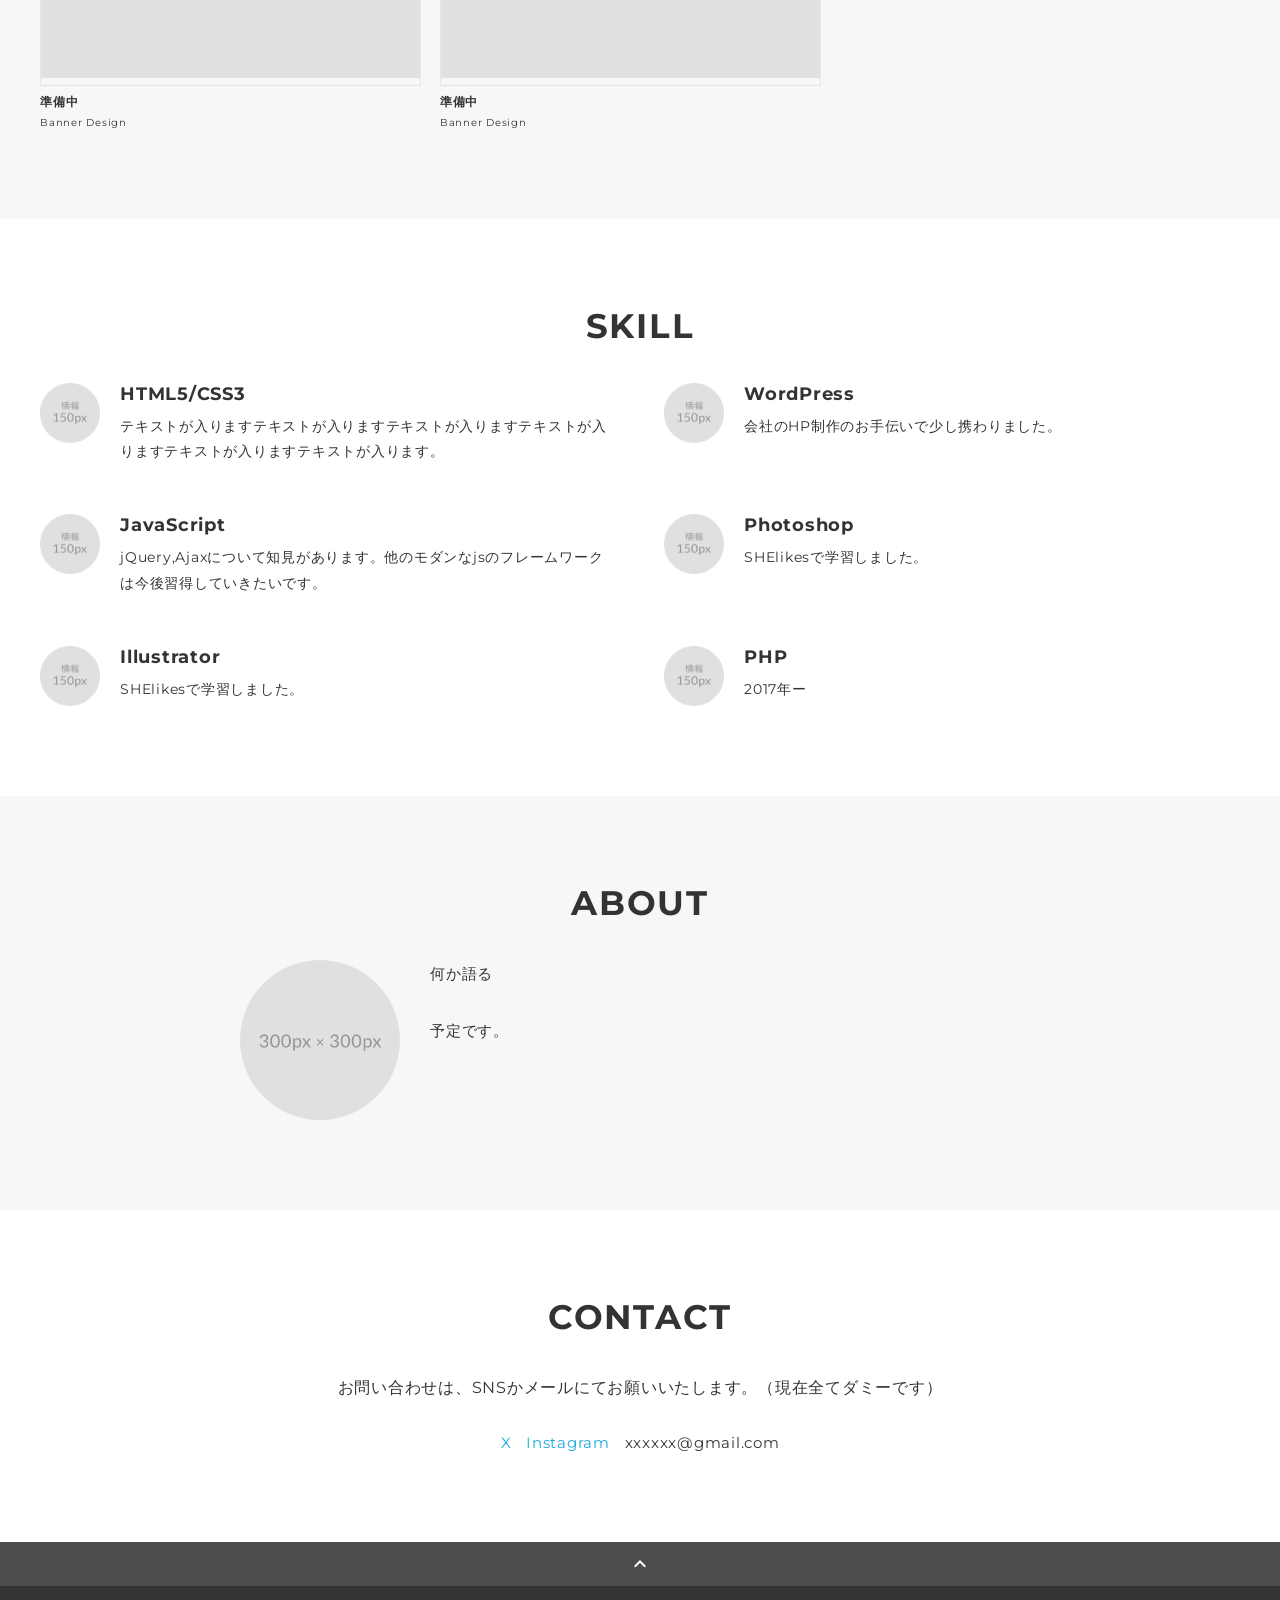
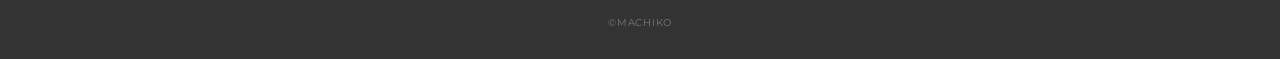
==== commit c1885972: "Update index.html" ====
--- a/index.html
+++ b/index.html
@@ -77,12 +77,12 @@
             </a>
             <a class="works-item" href="works-template.html">
               <div class="works-img"><img src="img/works-dummy-thumb.jpg" alt="" /></div>
-              <p class="works-name">作品名が入る</p>
+              <p class="works-name">準備中</p>
               <p class="works-info">Banner Design</p>
             </a>
             <a class="works-item" href="works-template.html">
               <div class="works-img"><img src="img/works-dummy-thumb.jpg" alt="" /></div>
-              <p class="works-name">作品名が入る</p>
+              <p class="works-name">準備中</p>
               <p class="works-info">Banner Design</p>
             </a>
           </div>
@@ -108,7 +108,7 @@
               <div class="skill-body">
                 <h3 class="skill-name">WordPress</h3>
                 <p class="skill-text">
-                  テキストが入りますテキストが入りますテキストが入りますテキストが入りますテキストが入りますテキストが入ります。</p>
+                  会社のHP制作のお手伝いで少し携わりました。</p>
               </div>
             </div>
             <div class="skill-item">
@@ -116,7 +116,7 @@
               <div class="skill-body">
                 <h3 class="skill-name">JavaScript</h3>
                 <p class="skill-text">
-                  テキストが入りますテキストが入りますテキストが入りますテキストが入りますテキストが入りますテキストが入ります。</p>
+                  jQuery,Ajaxについて知見があります。他のモダンなjsのフレームワークは今後習得していきたいです。</p>
               </div>
             </div>
             <div class="skill-item">
@@ -124,7 +124,7 @@
               <div class="skill-body">
                 <h3 class="skill-name">Photoshop</h3>
                 <p class="skill-text">
-                  テキストが入りますテキストが入りますテキストが入りますテキストが入りますテキストが入りますテキストが入ります。</p>
+                  SHElikesで学習しました。</p>
               </div>
             </div>
             <div class="skill-item">
@@ -132,7 +132,7 @@
               <div class="skill-body">
                 <h3 class="skill-name">Illustrator</h3>
                 <p class="skill-text">
-                  テキストが入りますテキストが入りますテキストが入りますテキストが入りますテキストが入りますテキストが入ります。</p>
+                  SHElikesで学習しました。</p>
               </div>
             </div>
             <div class="skill-item">
@@ -140,7 +140,7 @@
               <div class="skill-body">
                 <h3 class="skill-name">PHP</h3>
                 <p class="skill-text">
-                  テキストが入りますテキストが入りますテキストが入りますテキストが入りますテキストが入りますテキストが入ります。</p>
+                  2017年ー</p>
               </div>
             </div>
           </div>
@@ -158,10 +158,10 @@
             </p>
             <div class="profile-body">
               <p>
-                テキストが入りますテキストが入りますテキストが入りますテキストが入りますテキストが入りますテキストが入りますテキストが入りますテキストが入りますテキストが入りますテキストが入りますテキストが入りますテキストが入りますテキストが入りますテキストが入りますテキストが入りますテキストが入りますテキストが入りますテキストが入ります。
+                何か語る
               </p>
               <p>
-                テキストが入りますテキストが入りますテキストが入りますテキストが入りますテキストが入りますテキストが入りますテキストが入りますテキストが入りますテキストが入りますテキストが入りますテキストが入りますテキストが入ります。
+                予定です。
               </p>
             </div>
           </div>
@@ -174,7 +174,7 @@
         <div class="container">
           <h2 class="title">CONTACT</h2>
           <p class="lead">
-            お問い合わせは、<br class="sp-only">SNSかメールにてお願いいたします。
+            お問い合わせは、<br class="sp-only">SNSかメールにてお願いいたします。（現在全てダミーです）
           </p>
           <div class="contact-list">
             <a class="contact-item" href="https://x.com/" target="_blank" rel="noopener">X</a>
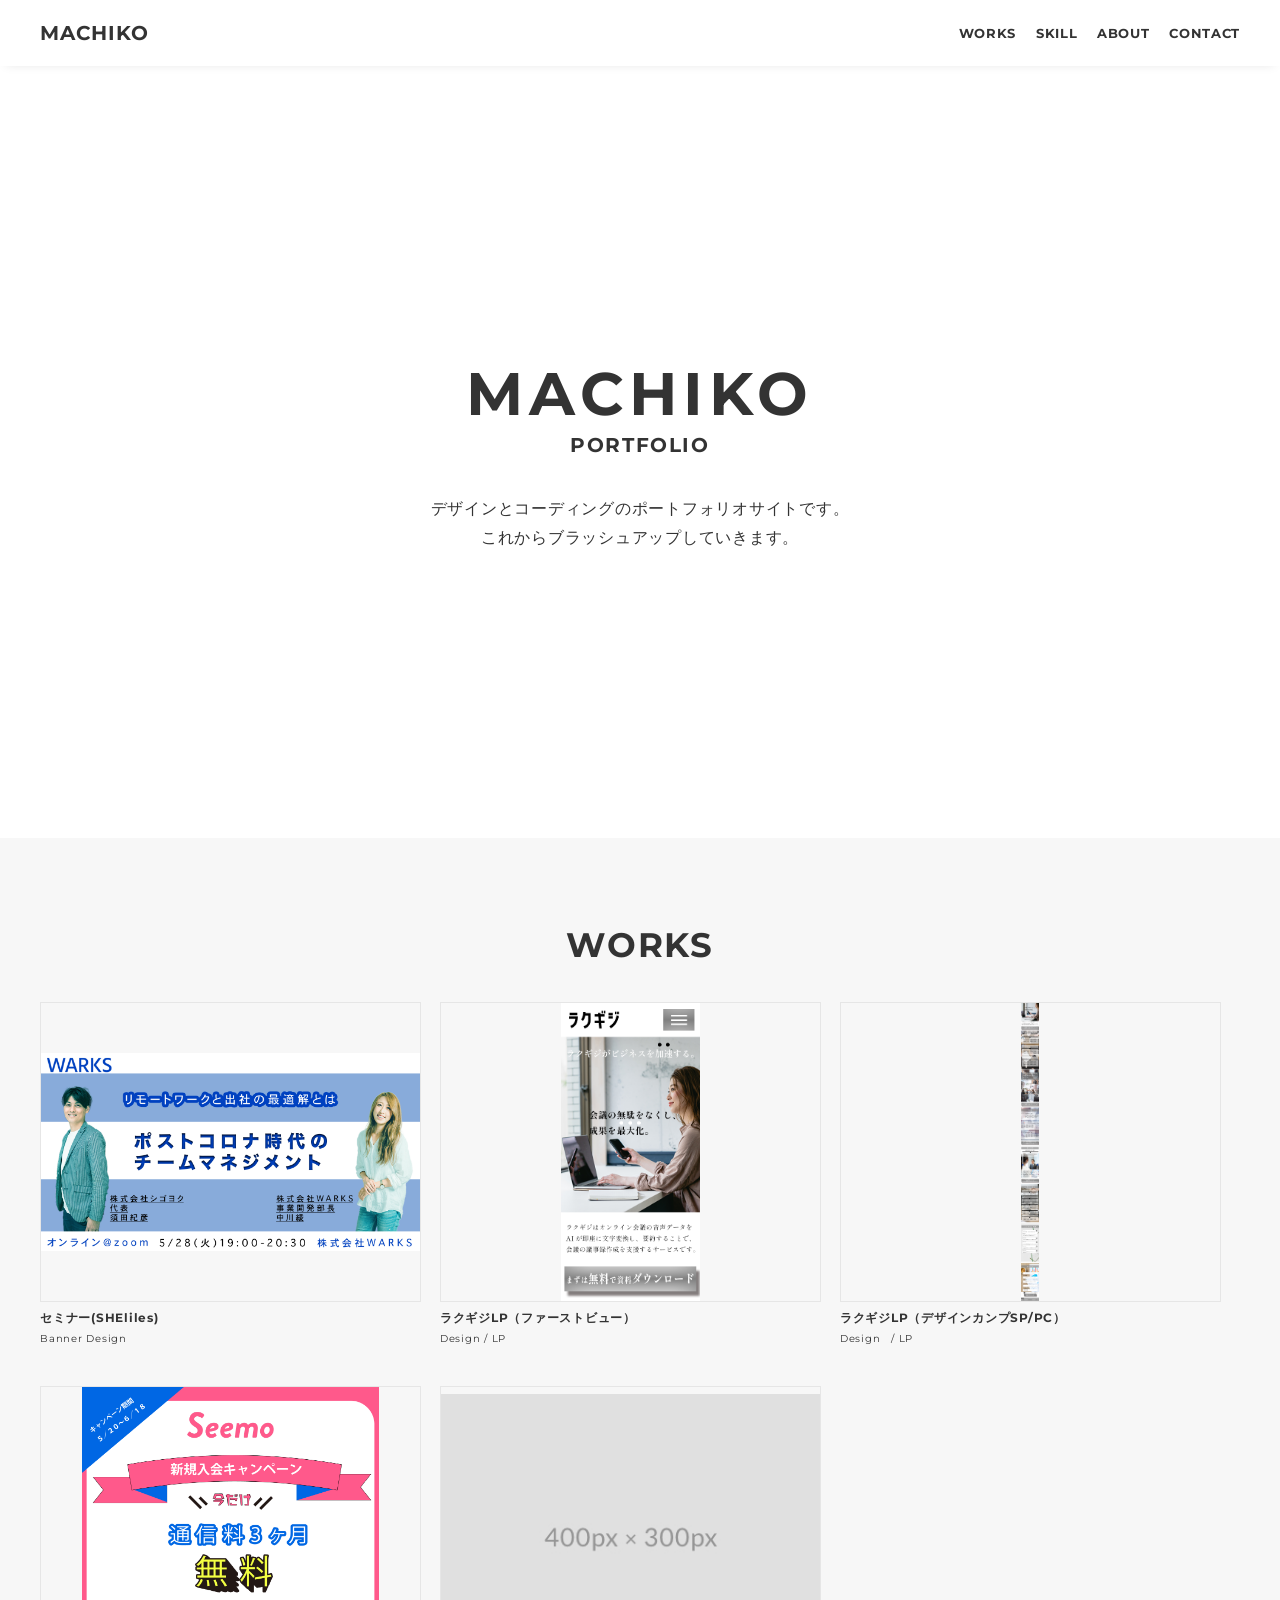
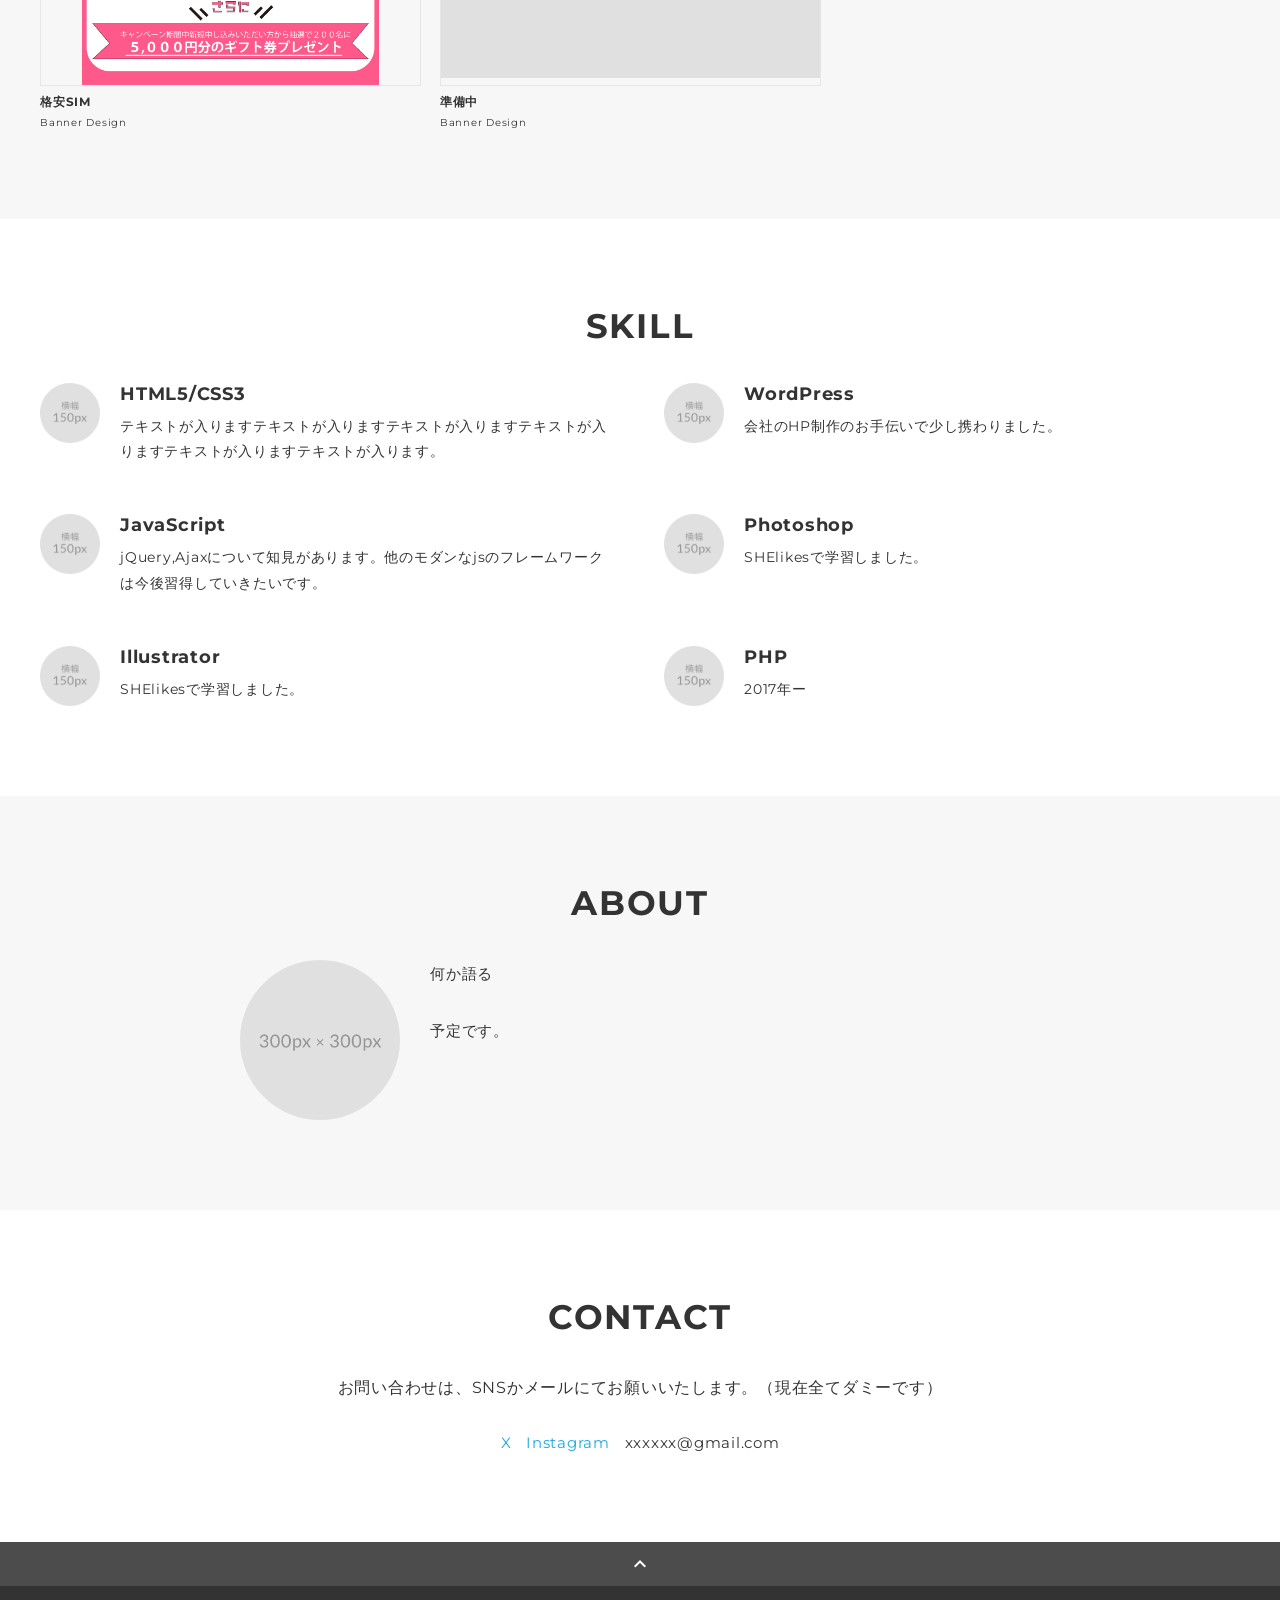
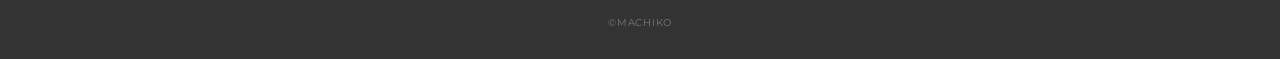
==== commit 06df9da1: "Update index.html" ====
--- a/index.html
+++ b/index.html
@@ -75,9 +75,9 @@
               <p class="works-name">ラクギジLP（デザインカンプSP/PC）</p>
               <p class="works-info">Design　/ LP</p>
             </a>
-            <a class="works-item" href="works-template.html">
-              <div class="works-img"><img src="img/works-dummy-thumb.jpg" alt="" /></div>
-              <p class="works-name">準備中</p>
+            <a class="works-item" href="works-template_4.html">
+              <div class="works-img"><img src="img/kakuyasu_X.png" alt="" /></div>
+              <p class="works-name">格安SIM</p>
               <p class="works-info">Banner Design</p>
             </a>
             <a class="works-item" href="works-template.html">
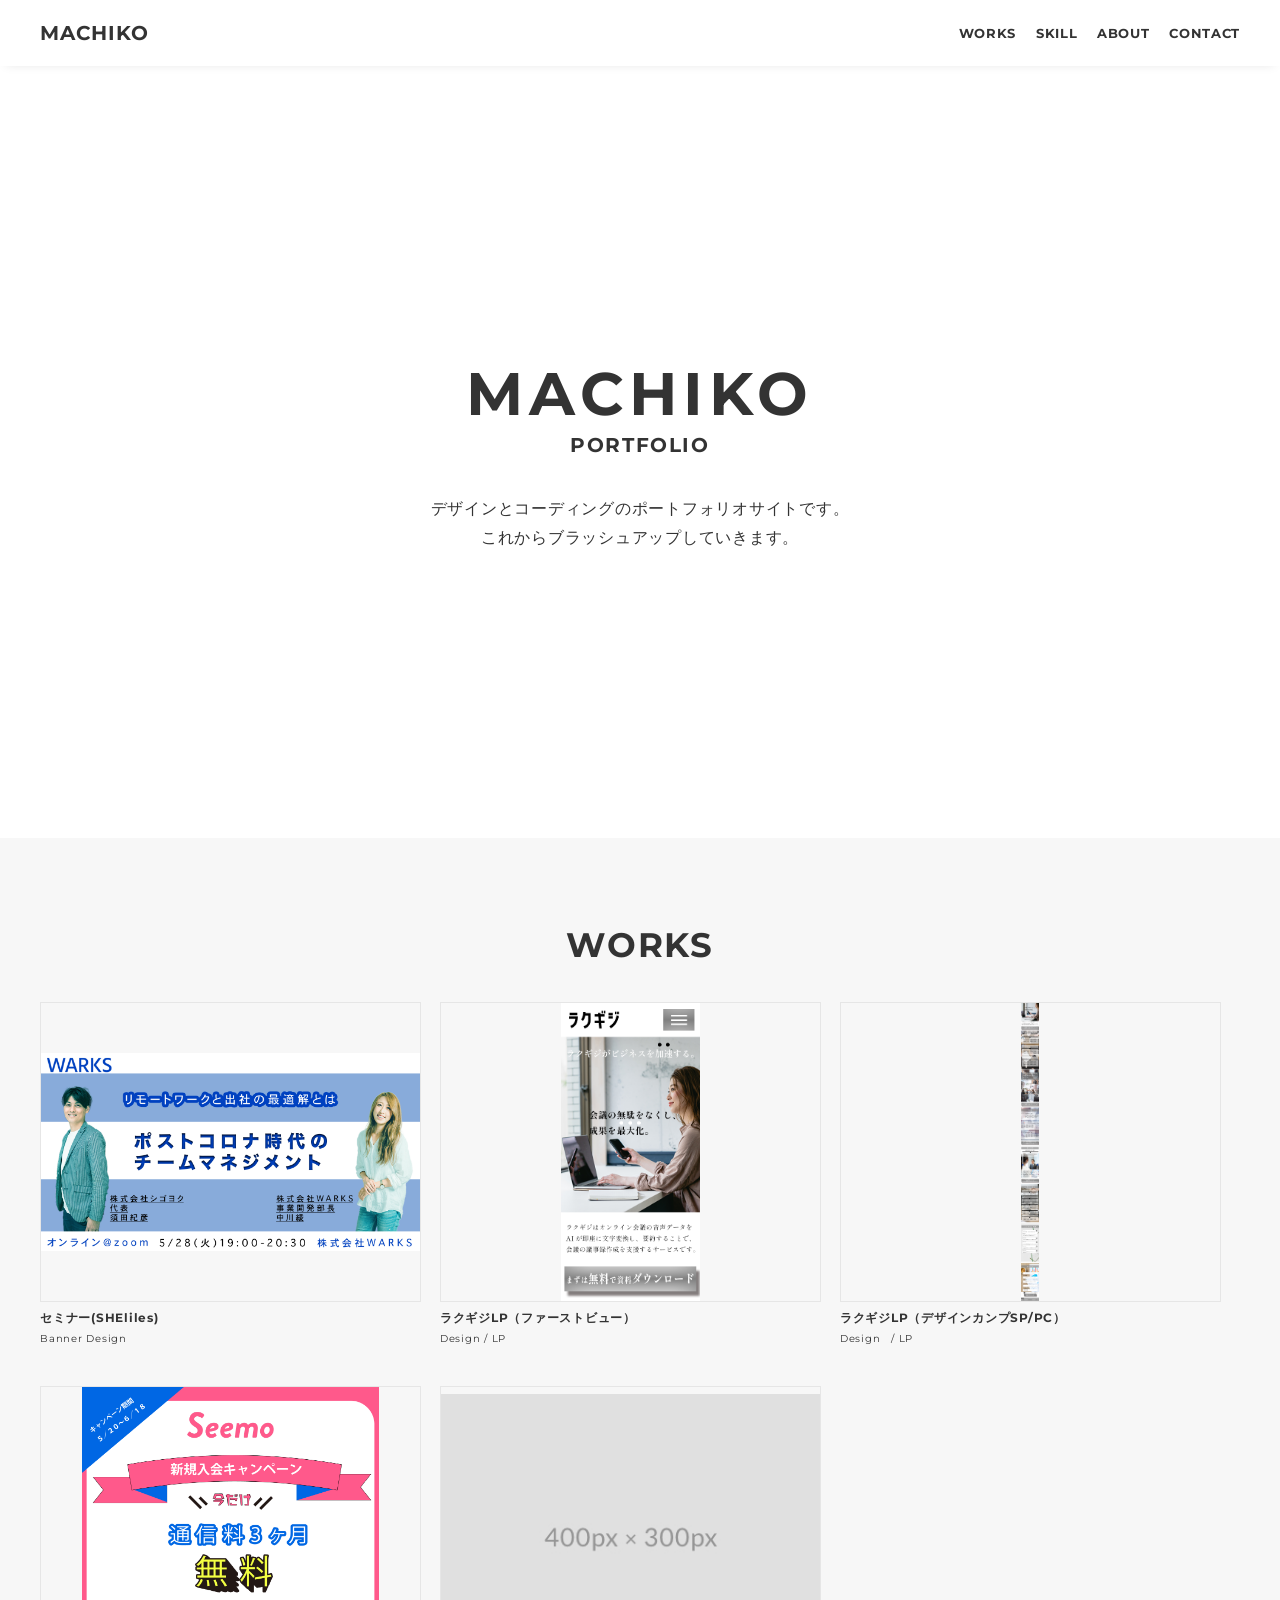
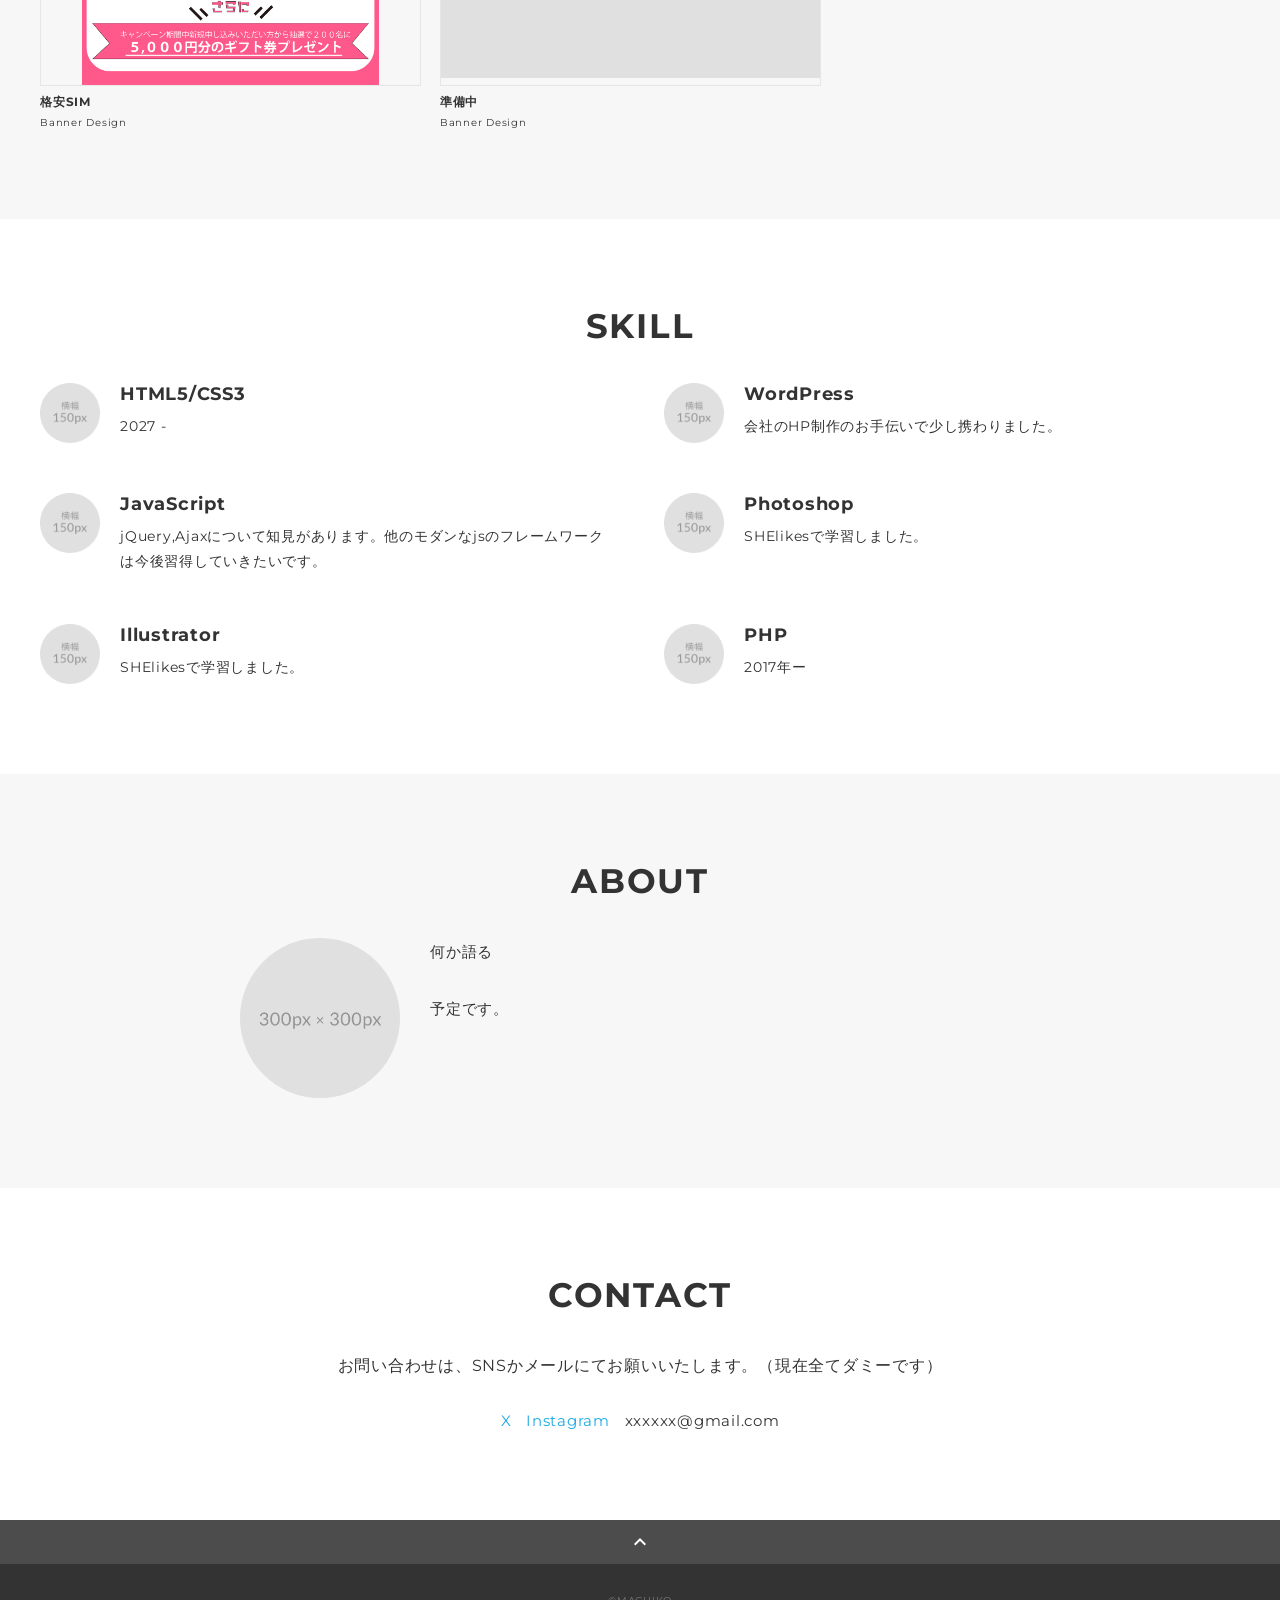
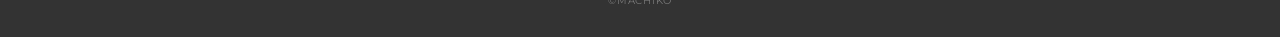
==== commit ae8a566b: "Update index.html" ====
--- a/index.html
+++ b/index.html
@@ -100,7 +100,7 @@
               <div class="skill-body">
                 <h3 class="skill-name">HTML5/CSS3</h3>
                 <p class="skill-text">
-                  テキストが入りますテキストが入りますテキストが入りますテキストが入りますテキストが入りますテキストが入ります。</p>
+                  2027 -</p>
               </div>
             </div>
             <div class="skill-item">
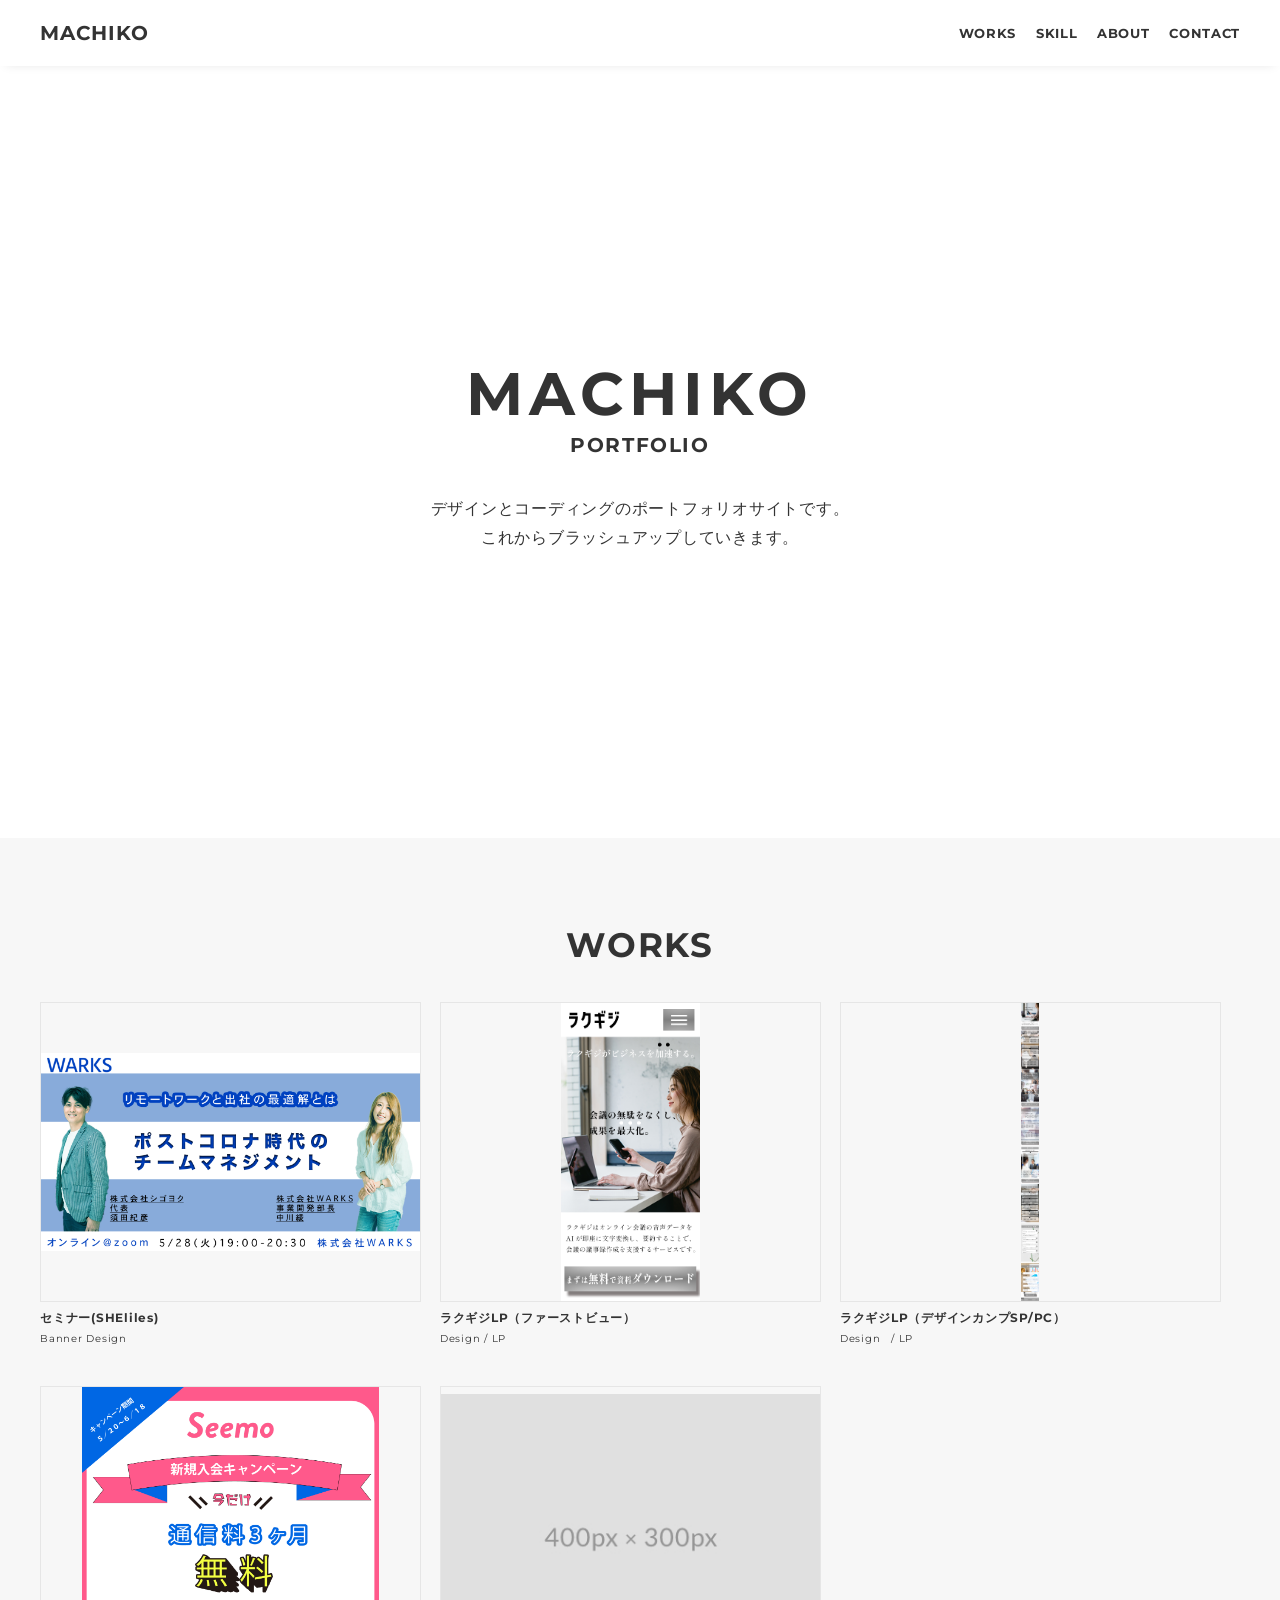
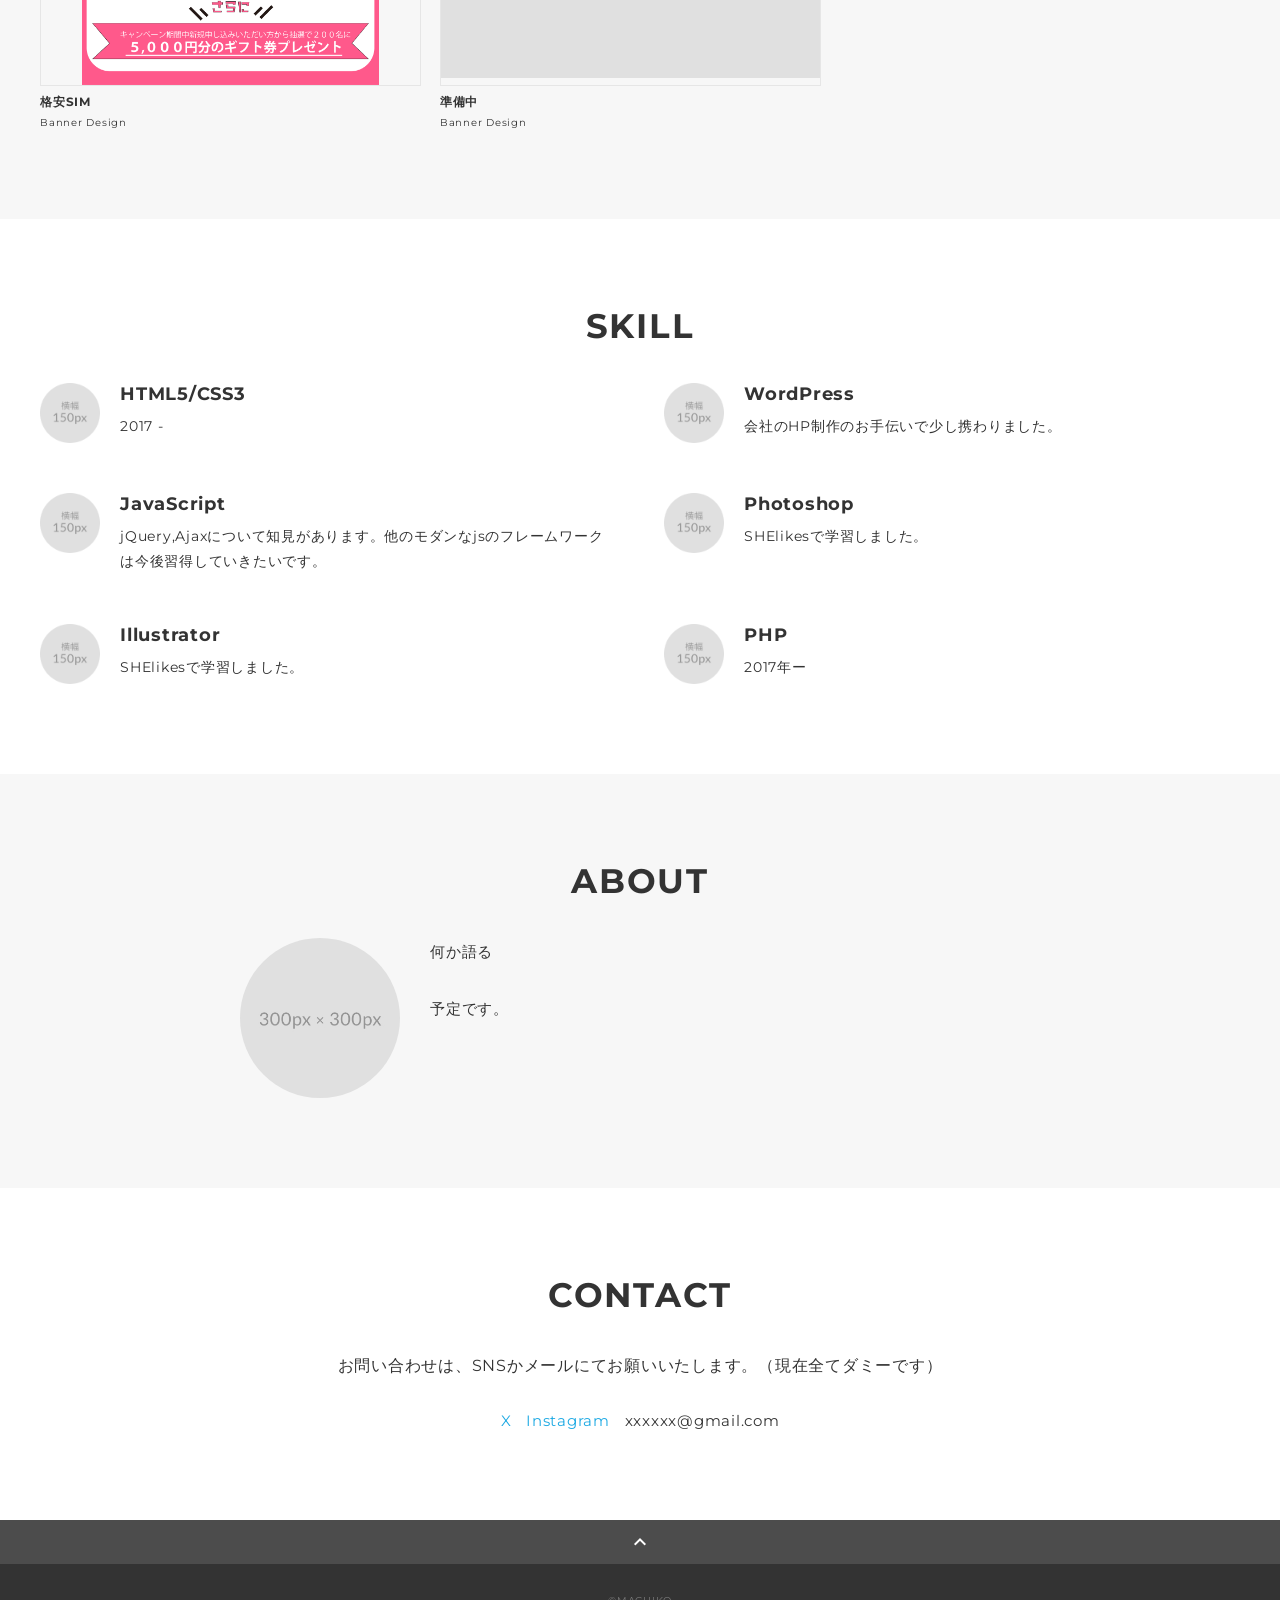
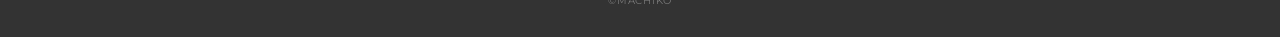
==== commit 6d1828d9: "Update index.html" ====
--- a/index.html
+++ b/index.html
@@ -100,7 +100,7 @@
               <div class="skill-body">
                 <h3 class="skill-name">HTML5/CSS3</h3>
                 <p class="skill-text">
-                  2027 -</p>
+                  2017 -</p>
               </div>
             </div>
             <div class="skill-item">
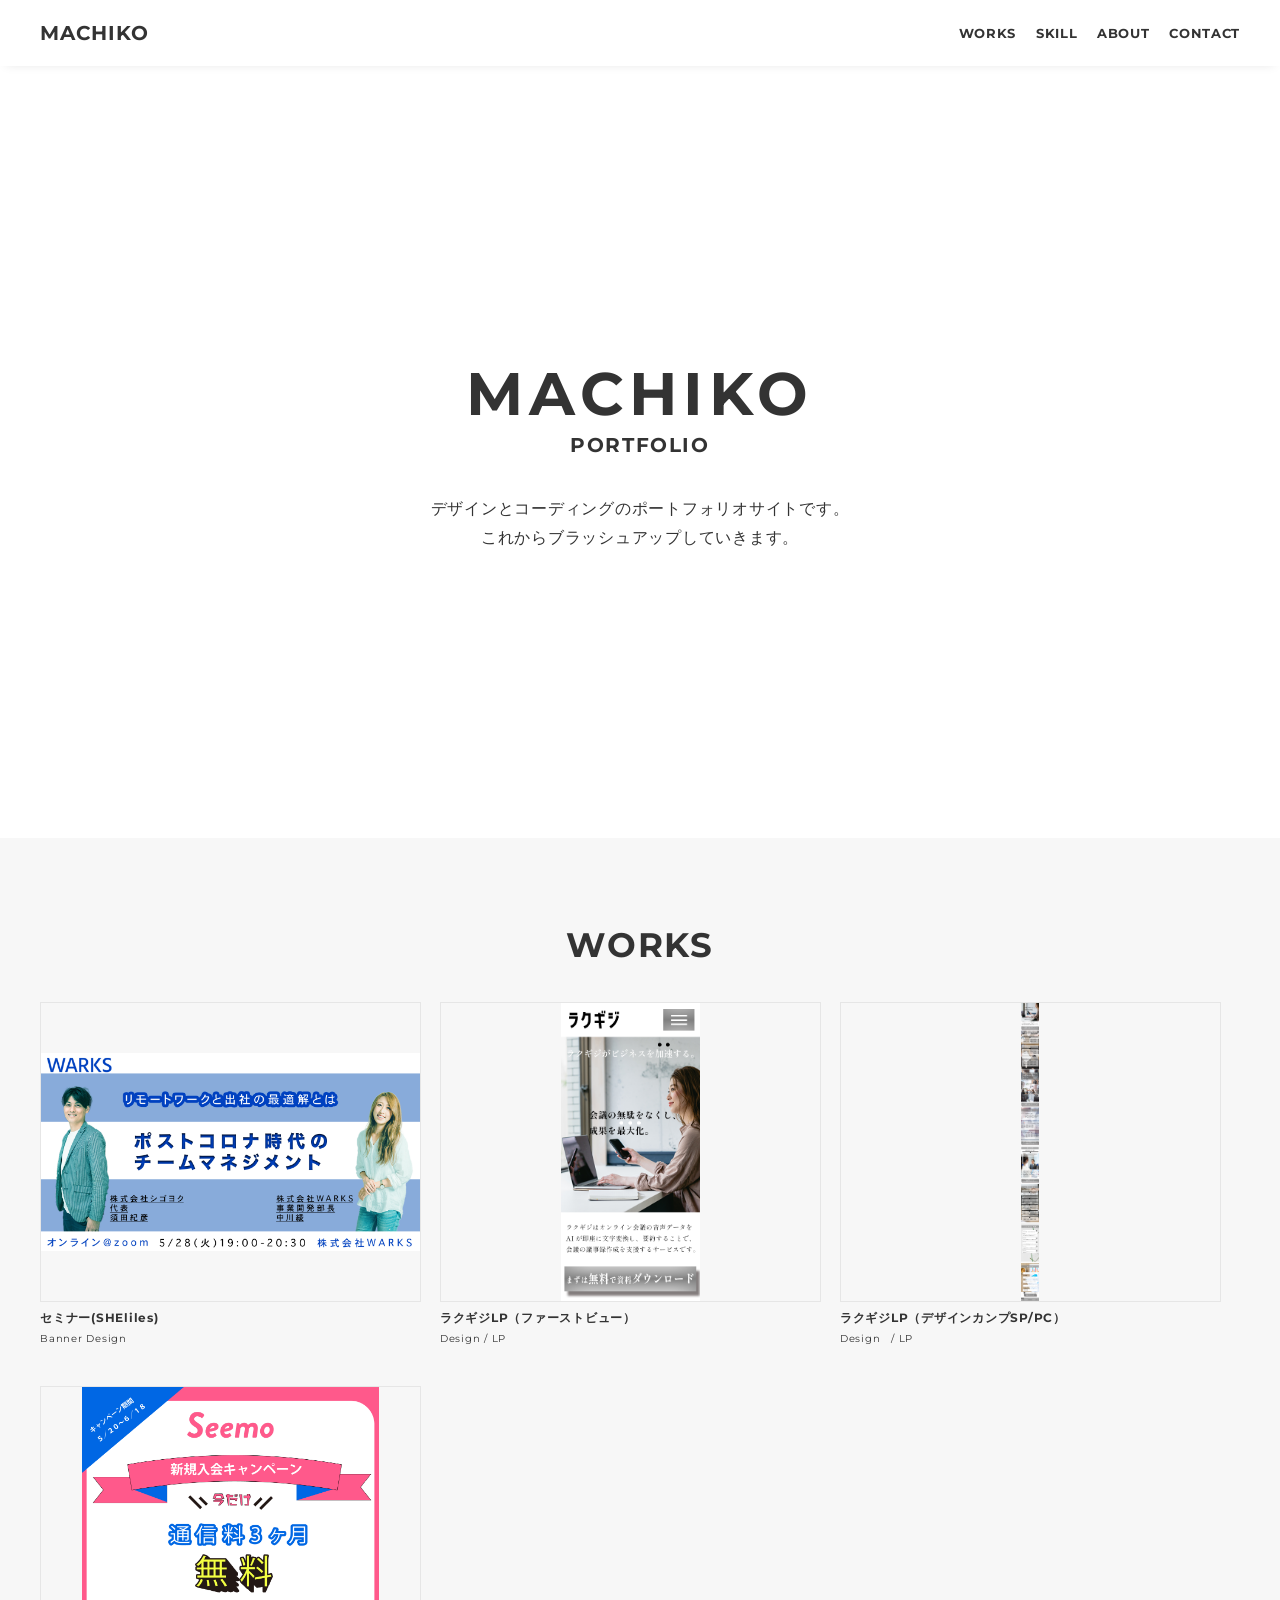
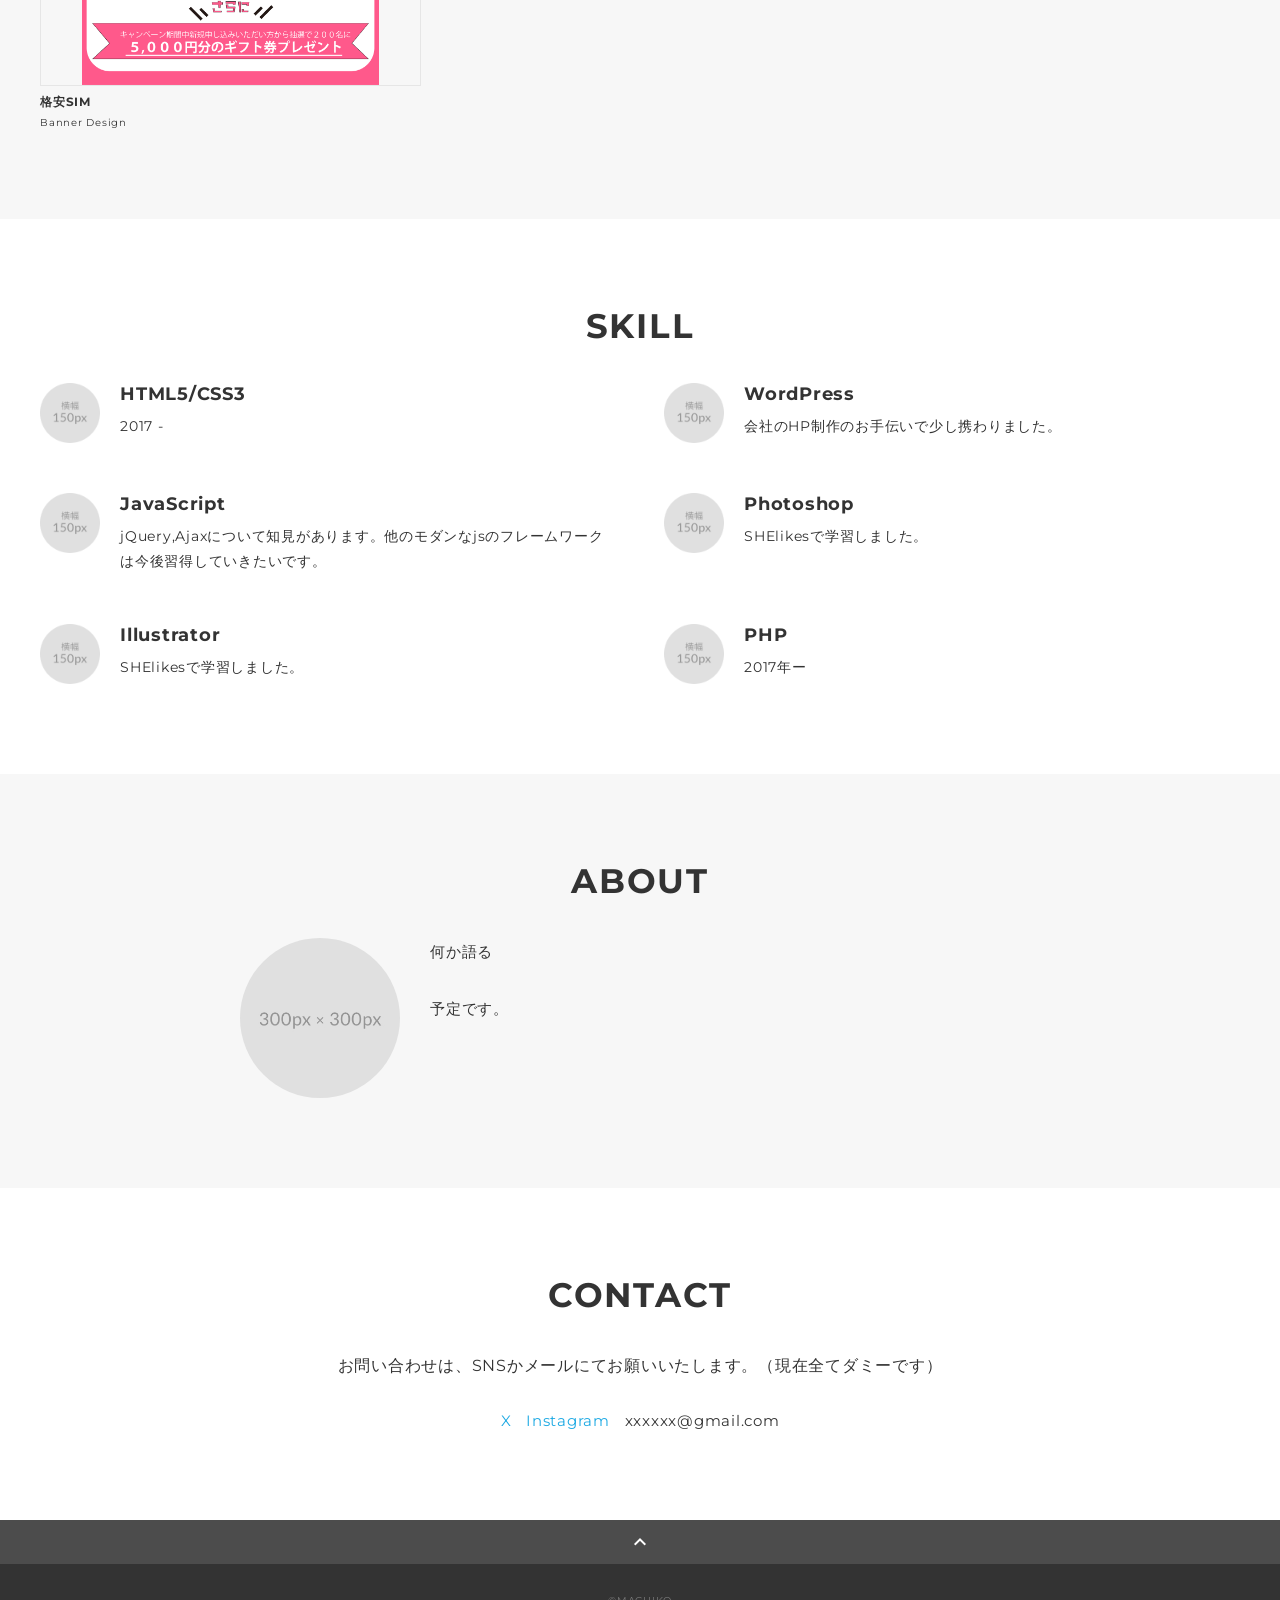
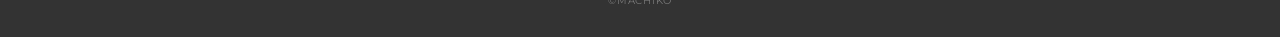
==== commit 7b3c93d3: "Update index.html" ====
--- a/index.html
+++ b/index.html
@@ -78,11 +78,6 @@
             <a class="works-item" href="works-template_4.html">
               <div class="works-img"><img src="img/kakuyasu_X.png" alt="" /></div>
               <p class="works-name">格安SIM</p>
-              <p class="works-info">Banner Design</p>
-            </a>
-            <a class="works-item" href="works-template.html">
-              <div class="works-img"><img src="img/works-dummy-thumb.jpg" alt="" /></div>
-              <p class="works-name">準備中</p>
               <p class="works-info">Banner Design</p>
             </a>
           </div>
